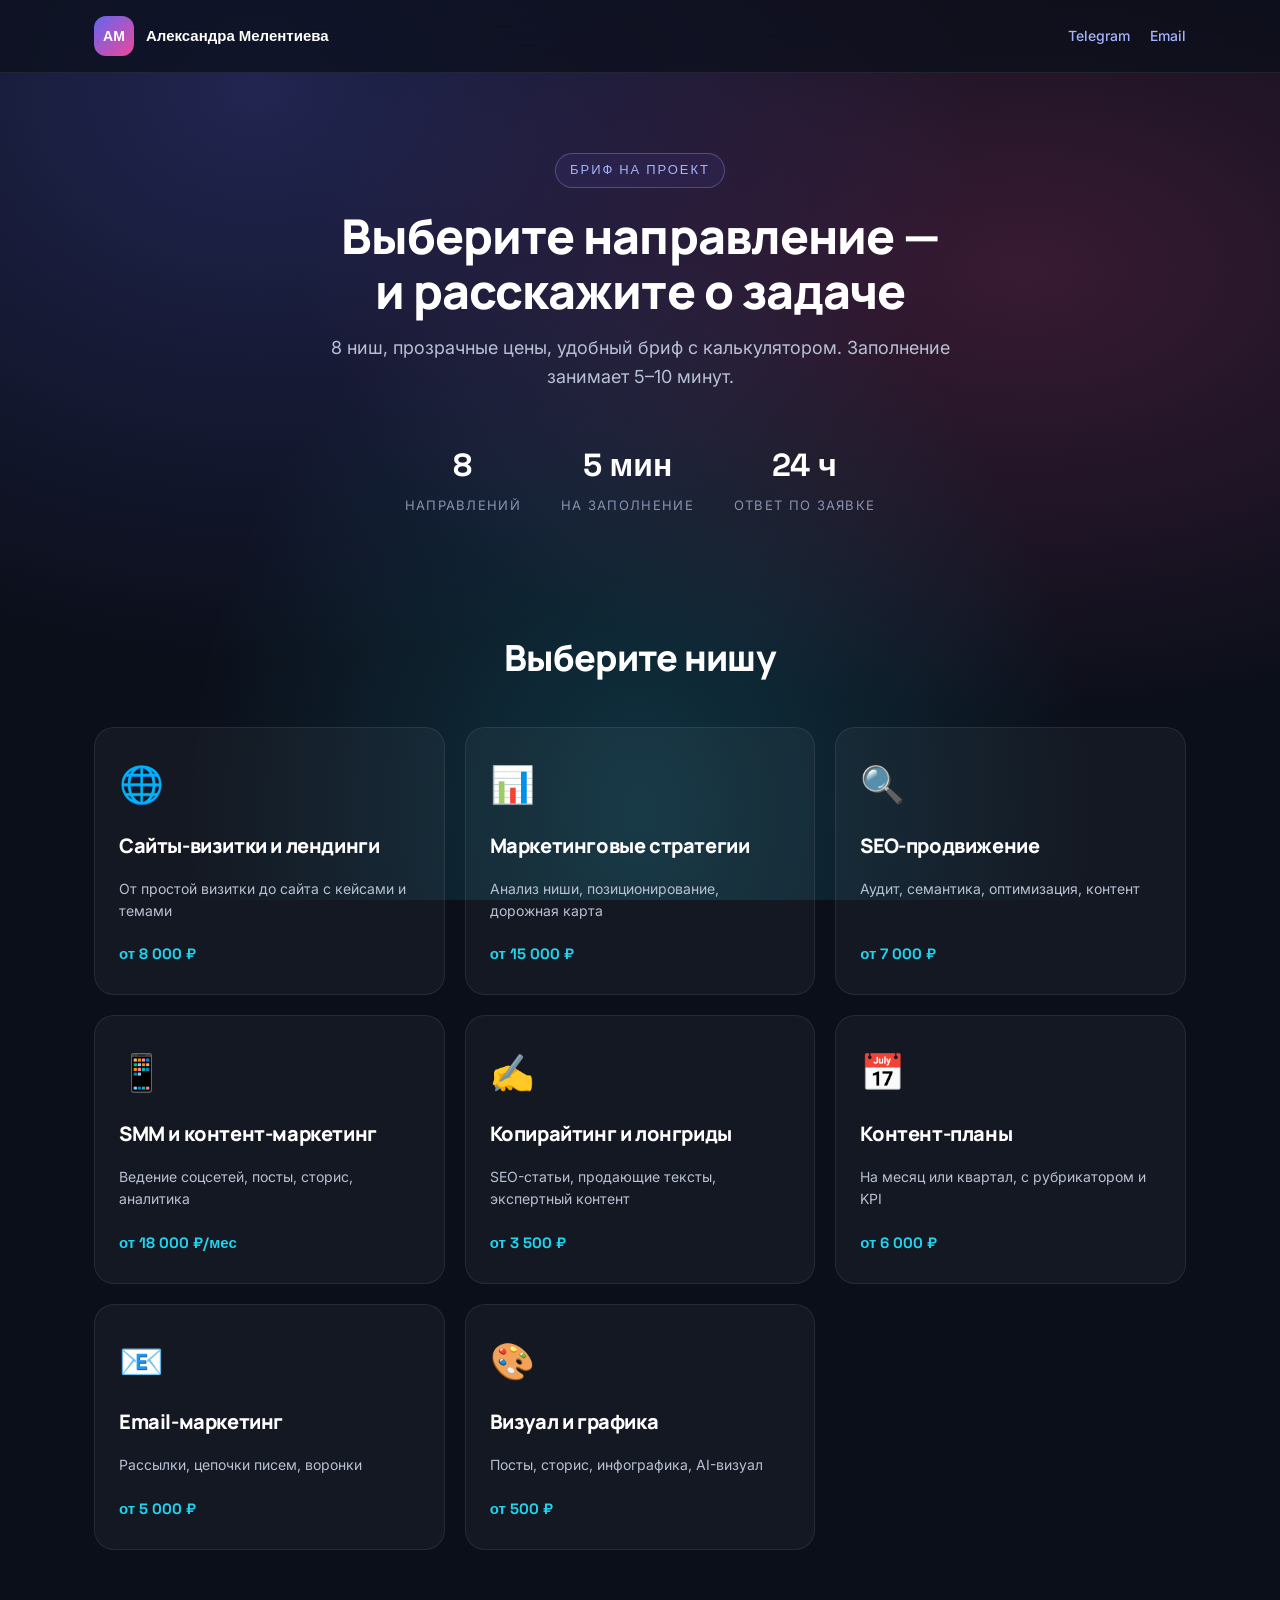
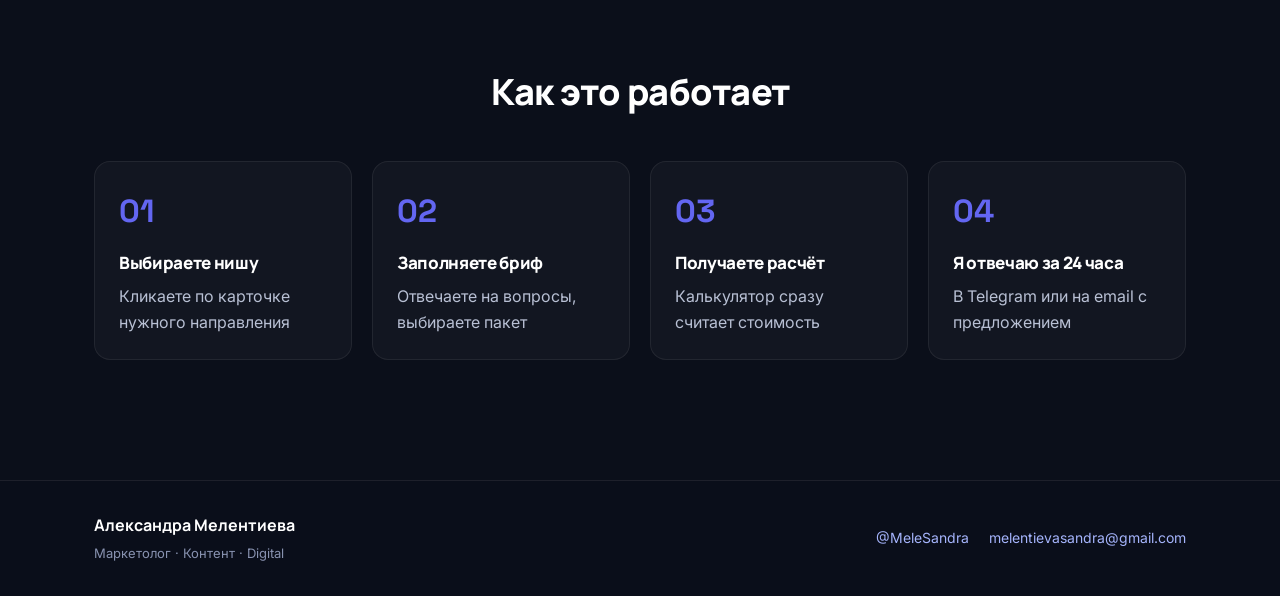
==== index.html @ 213a08e4 "Update index.html" ====
<!DOCTYPE html>
<html lang="ru">
<head>
<meta charset="UTF-8">
<meta name="viewport" content="width=device-width, initial-scale=1.0">
<title>Брифы — Александра Мелентиева</title>
<meta name="description" content="Выберите направление и заполните бриф — обсудим ваш проект.">
<link rel="preconnect" href="https://fonts.googleapis.com">
<link rel="preconnect" href="https://fonts.gstatic.com" crossorigin>
<link href="https://fonts.googleapis.com/css2?family=Manrope:wght@400;500;600;700;800&family=Inter:wght@400;500;600&family=Space+Grotesk:wght@500;700&display=swap" rel="stylesheet">
<link rel="stylesheet" href="style.css">
</head>
<body class="theme-dark">

<header class="site-header">
  <div class="container header-inner">
    <a href="index.html" class="logo">
      <span class="logo-mark">АМ</span>
      <span class="logo-text">Александра Мелентиева</span>
    </a>
    <nav class="contacts-nav">
      <a href="https://t.me/MeleSandra" target="_blank" rel="noopener">Telegram</a>
      <a href="mailto:melentievasandra@gmail.com">Email</a>
    </nav>
  </div>
</header>

<main>
  <section class="hero">
    <div class="container">
      <p class="eyebrow">Бриф на проект</p>
      <h1>Выберите направление —<br>и расскажите о задаче</h1>
      <p class="hero-sub">8 ниш, прозрачные цены, удобный бриф с калькулятором. Заполнение занимает 5–10 минут.</p>
      <div class="hero-stats">
        <div class="stat"><b>8</b><span>направлений</span></div>
        <div class="stat"><b>5 мин</b><span>на заполнение</span></div>
        <div class="stat"><b>24 ч</b><span>ответ по заявке</span></div>
      </div>
    </div>
  </section>

  <section class="niches">
    <div class="container">
      <h2 class="section-title">Выберите нишу</h2>
      <div class="niche-grid">

        <a href="briefs01-landing.html" class="niche-card">
          <div class="niche-icon">🌐</div>
          <h3>Сайты-визитки и лендинги</h3>
          <p>От простой визитки до сайта с кейсами и темами</p>
          <span class="price-from">от 8 000 ₽</span>
        </a>

        <a href="#" class="niche-card disabled">
          <div class="niche-icon">📊</div>
          <h3>Маркетинговые стратегии</h3>
          <p>Анализ ниши, позиционирование, дорожная карта</p>
          <span class="price-from">от 15 000 ₽</span>
        </a>

        <a href="#" class="niche-card disabled">
          <div class="niche-icon">🔍</div>
          <h3>SEO-продвижение</h3>
          <p>Аудит, семантика, оптимизация, контент</p>
          <span class="price-from">от 7 000 ₽</span>
        </a>

        <a href="#" class="niche-card disabled">
          <div class="niche-icon">📱</div>
          <h3>SMM и контент-маркетинг</h3>
          <p>Ведение соцсетей, посты, сторис, аналитика</p>
          <span class="price-from">от 18 000 ₽/мес</span>
        </a>

        <a href="#" class="niche-card disabled">
          <div class="niche-icon">✍️</div>
          <h3>Копирайтинг и лонгриды</h3>
          <p>SEO-статьи, продающие тексты, экспертный контент</p>
          <span class="price-from">от 3 500 ₽</span>
        </a>

        <a href="#" class="niche-card disabled">
          <div class="niche-icon">📅</div>
          <h3>Контент-планы</h3>
          <p>На месяц или квартал, с рубрикатором и KPI</p>
          <span class="price-from">от 6 000 ₽</span>
        </a>

        <a href="#" class="niche-card disabled">
          <div class="niche-icon">📧</div>
          <h3>Email-маркетинг</h3>
          <p>Рассылки, цепочки писем, воронки</p>
          <span class="price-from">от 5 000 ₽</span>
        </a>

        <a href="#" class="niche-card disabled">
          <div class="niche-icon">🎨</div>
          <h3>Визуал и графика</h3>
          <p>Посты, сторис, инфографика, AI-визуал</p>
          <span class="price-from">от 500 ₽</span>
        </a>

      </div>
    </div>
  </section>

  <section class="how">
    <div class="container">
      <h2 class="section-title">Как это работает</h2>
      <div class="how-grid">
        <div class="how-step"><span class="step-num">01</span><h4>Выбираете нишу</h4><p>Кликаете по карточке нужного направления</p></div>
        <div class="how-step"><span class="step-num">02</span><h4>Заполняете бриф</h4><p>Отвечаете на вопросы, выбираете пакет</p></div>
        <div class="how-step"><span class="step-num">03</span><h4>Получаете расчёт</h4><p>Калькулятор сразу считает стоимость</p></div>
        <div class="how-step"><span class="step-num">04</span><h4>Я отвечаю за 24 часа</h4><p>В Telegram или на email с предложением</p></div>
      </div>
    </div>
  </section>
</main>

<footer class="site-footer">
  <div class="container footer-inner">
    <div>
      <p class="footer-name">Александра Мелентиева</p>
      <p class="footer-role">Маркетолог · Контент · Digital</p>
    </div>
    <div class="footer-contacts">
      <a href="https://t.me/MeleSandra" target="_blank" rel="noopener">@MeleSandra</a>
      <a href="mailto:melentievasandra@gmail.com">melentievasandra@gmail.com</a>
    </div>
  </div>
</footer>

</body>
</html>
---- style.css ----
/* ===== Базовое ===== */
*,*::before,*::after{box-sizing:border-box;margin:0;padding:0}
html{scroll-behavior:smooth}
body{
  font-family:'Inter',sans-serif;
  color:#E8ECF4;
  background:#0B0F1A;
  line-height:1.6;
  min-height:100vh;
  position:relative;
  overflow-x:hidden;
}
body::before{
  content:'';position:fixed;inset:0;z-index:-1;
  background:
    radial-gradient(ellipse at 20% 10%, rgba(99,102,241,.25), transparent 50%),
    radial-gradient(ellipse at 80% 30%, rgba(236,72,153,.20), transparent 50%),
    radial-gradient(ellipse at 50% 90%, rgba(34,211,238,.18), transparent 50%),
    #0B0F1A;
}
.container{max-width:1140px;margin:0 auto;padding:0 24px}
h1,h2,h3,h4,legend{font-family:'Manrope',sans-serif;font-weight:800;letter-spacing:-.02em;color:#fff}
h1{font-size:clamp(28px,4vw,48px);line-height:1.15;margin-bottom:16px}
h2{font-size:clamp(24px,3vw,36px);line-height:1.2;margin-bottom:24px}
h3{font-size:20px;margin-bottom:8px}
h4{font-size:17px;margin-bottom:8px}
p{color:#B8C0D4}
a{color:#A5B4FC;text-decoration:none;transition:color .2s}
a:hover{color:#fff}

/* ===== Шапка ===== */
.site-header{
  position:sticky;top:0;z-index:50;
  backdrop-filter:blur(20px);
  background:rgba(11,15,26,.7);
  border-bottom:1px solid rgba(255,255,255,.08);
}
.header-inner{display:flex;align-items:center;justify-content:space-between;padding:16px 24px}
.logo{display:flex;align-items:center;gap:12px;font-family:'Space Grotesk',sans-serif;font-weight:700;color:#fff}
.logo-mark{
  width:40px;height:40px;border-radius:12px;
  background:linear-gradient(135deg,#6366F1,#EC4899);
  display:grid;place-items:center;font-size:14px;color:#fff;
}
.logo-text{font-size:15px}
.contacts-nav{display:flex;gap:20px;font-size:14px;font-weight:500}

/* ===== Hero ===== */
.hero,.brief-hero{padding:80px 0 60px;text-align:center}
.eyebrow{
  display:inline-block;font-family:'Space Grotesk',sans-serif;font-weight:500;
  font-size:13px;letter-spacing:.15em;text-transform:uppercase;
  color:#A5B4FC;margin-bottom:20px;
  padding:6px 14px;border:1px solid rgba(165,180,252,.3);border-radius:99px;
  background:rgba(99,102,241,.08);
}
.hero-sub{font-size:18px;max-width:640px;margin:16px auto 0}
.hero-stats{display:flex;flex-wrap:wrap;justify-content:center;gap:40px;margin-top:48px}
.stat{display:flex;flex-direction:column;align-items:center;gap:4px}
.stat b{font-family:'Space Grotesk',sans-serif;font-size:32px;color:#fff;font-weight:700}
.stat span{font-size:13px;color:#8892B0;text-transform:uppercase;letter-spacing:.1em}

/* ===== Секции и заголовки ===== */
.section-title{text-align:center;margin-bottom:48px}
.niches,.how{padding:60px 0}

/* ===== Сетка ниш ===== */
.niche-grid{display:grid;grid-template-columns:repeat(auto-fill,minmax(260px,1fr));gap:20px}
.niche-card{
  background:rgba(255,255,255,.04);
  border:1px solid rgba(255,255,255,.08);
  border-radius:20px;padding:28px 24px;
  transition:all .3s ease;
  position:relative;overflow:hidden;
  display:flex;flex-direction:column;gap:8px;
}
.niche-card::before{
  content:'';position:absolute;inset:0;
  background:linear-gradient(135deg,rgba(99,102,241,.15),rgba(236,72,153,.1));
  opacity:0;transition:opacity .3s;
}
.niche-card:hover{
  transform:translateY(-4px);
  border-color:rgba(165,180,252,.4);
  box-shadow:0 20px 40px -20px rgba(99,102,241,.4);
}
.niche-card:hover::before{opacity:1}
.niche-card>*{position:relative;z-index:1}
.niche-icon{font-size:36px;margin-bottom:8px}
.niche-card h3{color:#fff}
.niche-card p{font-size:14px;flex:1}
.price-from{
  display:inline-block;margin-top:12px;
  font-family:'Space Grotesk',sans-serif;font-weight:700;
  color:#22D3EE;font-size:15px;
}

/* ===== Шаги «Как работает» ===== */
.how-grid{display:grid;grid-template-columns:repeat(auto-fit,minmax(220px,1fr));gap:20px}
.how-step{
  background:rgba(255,255,255,.03);
  border:1px solid rgba(255,255,255,.07);
  border-radius:16px;padding:24px;
}
.step-num{
  font-family:'Space Grotesk',sans-serif;font-weight:700;
  font-size:32px;color:#6366F1;display:block;margin-bottom:12px;
}

/* ===== Прогресс-бар ===== */
.progress-bar{
  max-width:480px;margin:32px auto 8px;
  height:8px;background:rgba(255,255,255,.06);
  border-radius:99px;overflow:hidden;
}
.progress-fill{
  height:100%;width:0%;
  background:linear-gradient(90deg,#6366F1,#EC4899,#22D3EE);
  border-radius:99px;transition:width .4s ease;
}
.progress-text{font-size:13px;color:#8892B0;text-align:center}

/* ===== Форма брифа ===== */
.brief-form{max-width:820px;padding-bottom:80px}
.form-block{
  background:rgba(255,255,255,.03);
  border:1px solid rgba(255,255,255,.08);
  border-radius:20px;padding:32px;margin-bottom:24px;
  backdrop-filter:blur(10px);
}
.form-block legend{
  display:flex;align-items:center;gap:12px;
  font-size:22px;margin-bottom:24px;padding:0 8px;
}
.block-num{
  font-family:'Space Grotesk',sans-serif;
  font-size:14px;font-weight:700;color:#22D3EE;
  background:rgba(34,211,238,.1);
  padding:4px 10px;border-radius:8px;
}

.field{display:block;margin-bottom:20px}
.field-label{
  display:block;font-size:14px;font-weight:500;
  color:#E8ECF4;margin-bottom:8px;
}
.field-label em{color:#EC4899;font-style:normal}
.field input,.field textarea{
  width:100%;
  padding:14px 16px;
  background:rgba(11,15,26,.6);
  border:1px solid rgba(255,255,255,.1);
  border-radius:12px;
  color:#fff;font-family:inherit;font-size:15px;
  transition:all .2s;
}
.field input::placeholder,.field textarea::placeholder{color:#5A6378}
.field input:focus,.field textarea:focus{
  outline:none;
  border-color:#A5B4FC;
  background:rgba(11,15,26,.9);
  box-shadow:0 0 0 4px rgba(99,102,241,.15);
}
.field textarea{resize:vertical;min-height:80px}

/* ===== Пакеты ===== */
.packages{display:grid;grid-template-columns:repeat(auto-fit,minmax(220px,1fr));gap:16px}
.pkg-card{position:relative;cursor:pointer}
.pkg-card input{position:absolute;opacity:0;pointer-events:none}
.pkg-inner{
  background:rgba(11,15,26,.5);
  border:2px solid rgba(255,255,255,.08);
  border-radius:16px;padding:20px;height:100%;
  transition:all .25s;
}
.pkg-card:hover .pkg-inner{border-color:rgba(165,180,252,.4)}
.pkg-card input:checked + .pkg-inner{
  border-color:#A5B4FC;
  background:rgba(99,102,241,.12);
  box-shadow:0 10px 30px -10px rgba(99,102,241,.5);
}
.pkg-recommended .pkg-inner{border-color:rgba(34,211,238,.4)}
.pkg-head{display:flex;justify-content:space-between;align-items:baseline;margin-bottom:14px;flex-wrap:wrap;gap:8px}
.pkg-name{font-family:'Manrope',sans-serif;font-weight:700;font-size:18px;color:#fff}
.badge{
  font-family:'Inter',sans-serif;font-weight:500;font-size:11px;
  color:#22D3EE;background:rgba(34,211,238,.15);
  padding:2px 8px;border-radius:6px;margin-left:6px;
}
.pkg-price{font-family:'Space Grotesk',sans-serif;font-weight:700;color:#22D3EE;font-size:18px}
.pkg-inner ul{list-style:none;display:flex;flex-direction:column;gap:6px}
.pkg-inner li{font-size:13px;color:#B8C0D4;padding-left:18px;position:relative}
.pkg-inner li::before{content:'✓';position:absolute;left:0;color:#22D3EE;font-weight:700}

/* ===== Доп. опции ===== */
.options{display:grid;grid-template-columns:repeat(auto-fill,minmax(280px,1fr));gap:12px}
.opt-card{
  display:flex;align-items:center;gap:12px;
  background:rgba(11,15,26,.5);
  border:1px solid rgba(255,255,255,.08);
  border-radius:12px;padding:14px 16px;cursor:pointer;
  transition:all .2s;
}
.opt-card:hover{border-color:rgba(165,180,252,.3)}
.opt-card input{width:18px;height:18px;accent-color:#6366F1;cursor:pointer}
.opt-card span{flex:1;font-size:14px;color:#E8ECF4}
.opt-card b{font-family:'Space Grotesk',sans-serif;color:#22D3EE;font-size:14px;font-weight:700}
.opt-card:has(input:checked){
  border-color:#A5B4FC;
  background:rgba(99,102,241,.1);
}
.opt-urgent:has(input:checked){border-color:#EC4899;background:rgba(236,72,153,.1)}
.opt-urgent:has(input:checked) b{color:#EC4899}

/* ===== Итог ===== */
.total-box{
  background:linear-gradient(135deg,rgba(99,102,241,.15),rgba(236,72,153,.1));
  border:1px solid rgba(165,180,252,.3);
  border-radius:16px;padding:24px;text-align:center;margin:20px 0;
}
.total-label{font-size:14px;color:#B8C0D4;margin-bottom:8px}
.total-value{
  font-family:'Space Grotesk',sans-serif;font-weight:700;
  font-size:36px;color:#fff;
  background:linear-gradient(135deg,#A5B4FC,#22D3EE);
  -webkit-background-clip:text;background-clip:text;-webkit-text-fill-color:transparent;
}

/* ===== Кнопка отправки ===== */
.btn-submit{
  display:block;width:100%;max-width:380px;margin:32px auto 16px;
  padding:18px 32px;
  font-family:'Manrope',sans-serif;font-weight:700;font-size:16px;color:#fff;
  background:linear-gradient(135deg,#6366F1,#EC4899);
  border:none;border-radius:14px;cursor:pointer;
  transition:all .25s;
  box-shadow:0 10px 30px -10px rgba(99,102,241,.6);
}
.btn-submit:hover{transform:translateY(-2px);box-shadow:0 15px 40px -10px rgba(236,72,153,.6)}
.btn-submit:active{transform:translateY(0)}
.form-note{text-align:center;font-size:12px;color:#8892B0;max-width:480px;margin:0 auto}

/* ===== Страница «Спасибо» ===== */
.thanks-page{display:grid;place-items:center;min-height:100vh;padding:60px 0}
.thanks-inner{text-align:center;max-width:680px}
.thanks-icon{
  width:96px;height:96px;border-radius:50%;
  background:linear-gradient(135deg,#22D3EE,#6366F1);
  display:grid;place-items:center;margin:0 auto 32px;
  font-size:48px;color:#fff;font-weight:700;
  box-shadow:0 20px 60px -10px rgba(34,211,238,.5);
  animation:popIn .6s ease;
}
@keyframes popIn{from{transform:scale(0);opacity:0}to{transform:scale(1);opacity:1}}
.thanks-sub{font-size:18px;margin:16px 0 40px}
.thanks-steps{display:grid;grid-template-columns:repeat(auto-fit,minmax(160px,1fr));gap:16px;margin-bottom:40px}
.t-step{
  background:rgba(255,255,255,.04);
  border:1px solid rgba(255,255,255,.08);
  border-radius:14px;padding:20px;
}
.t-step b{
  display:block;font-family:'Space Grotesk',sans-serif;
  color:#22D3EE;font-size:24px;margin-bottom:8px;
}
.thanks-contacts{margin-bottom:32px}
.thanks-contacts p{margin-bottom:16px}
.thanks-buttons{display:flex;gap:12px;justify-content:center;flex-wrap:wrap}
.btn-primary,.btn-secondary{
  display:inline-block;padding:14px 28px;border-radius:12px;
  font-weight:600;font-size:15px;transition:all .2s;
}
.btn-primary{background:linear-gradient(135deg,#6366F1,#EC4899);color:#fff}
.btn-primary:hover{transform:translateY(-2px);color:#fff}
.btn-secondary{background:rgba(255,255,255,.06);color:#E8ECF4;border:1px solid rgba(255,255,255,.1)}
.btn-secondary:hover{background:rgba(255,255,255,.1);color:#fff}
.back-home{font-size:14px;color:#8892B0}

/* ===== Подвал ===== */
.site-footer{
  border-top:1px solid rgba(255,255,255,.08);
  padding:32px 0;margin-top:60px;
  background:rgba(11,15,26,.5);
}
.footer-inner{display:flex;justify-content:space-between;align-items:center;flex-wrap:wrap;gap:20px}
.footer-name{font-family:'Manrope',sans-serif;font-weight:700;color:#fff;margin-bottom:4px}
.footer-role{font-size:13px;color:#8892B0}
.footer-contacts{display:flex;gap:20px;font-size:14px}

/* ===== Адаптив ===== */
@media (max-width:640px){
  .hero,.brief-hero{padding:48px 0 32px}
  .hero-stats{gap:24px}
  .form-block{padding:20px}
  .form-block legend{font-size:18px}
  .contacts-nav{gap:12px;font-size:13px}
  .logo-text{display:none}
  .footer-inner{flex-direction:column;text-align:center}
}
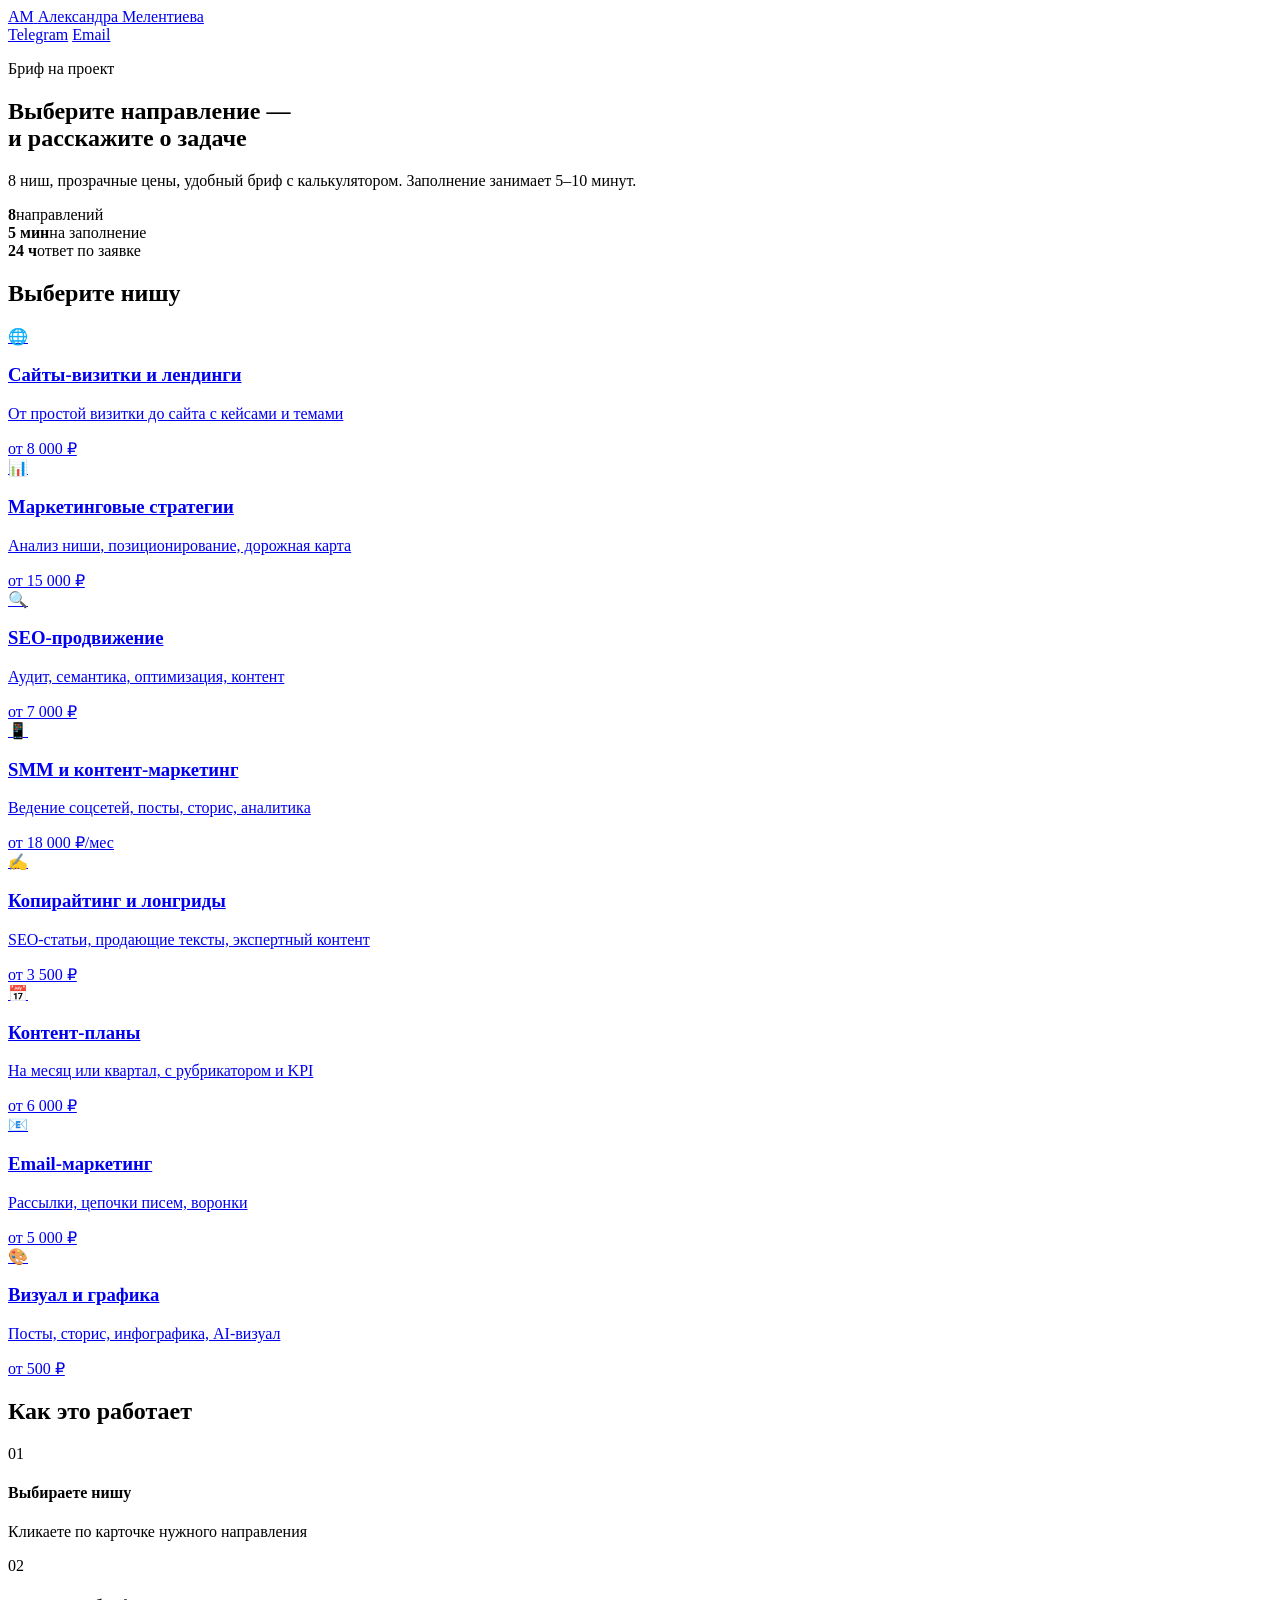
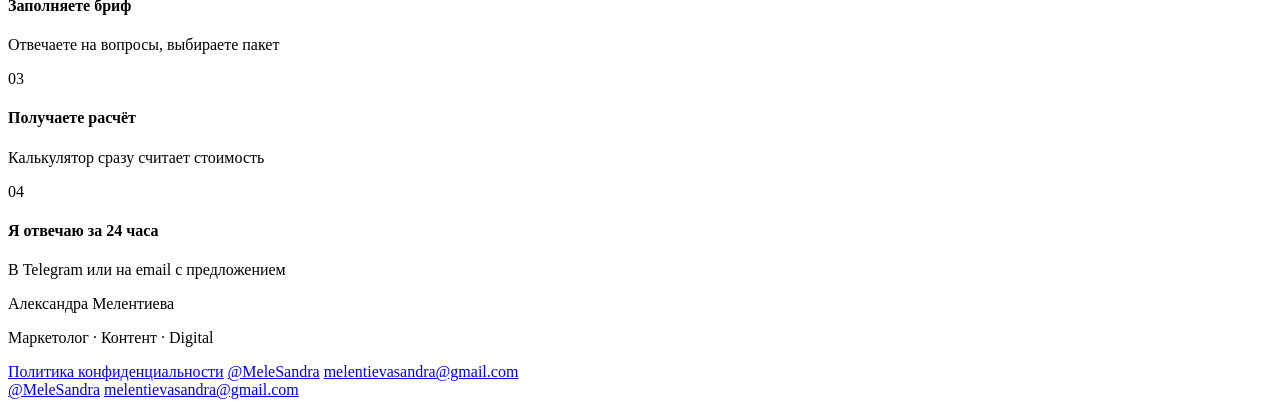
==== commit d1668d08: "Add files via upload" ====
--- a/index.html
+++ b/index.html
@@ -123,7 +123,11 @@
       <p class="footer-name">Александра Мелентиева</p>
       <p class="footer-role">Маркетолог · Контент · Digital</p>
     </div>
-    <div class="footer-contacts">
+        <div class="footer-contacts">
+      <a href="privacy.html">Политика конфиденциальности</a>
+      <a href="https://t.me/MeleSandra" target="_blank" rel="noopener">@MeleSandra</a>
+      <a href="mailto:melentievasandra@gmail.com">melentievasandra@gmail.com</a>
+    </div>
       <a href="https://t.me/MeleSandra" target="_blank" rel="noopener">@MeleSandra</a>
       <a href="mailto:melentievasandra@gmail.com">melentievasandra@gmail.com</a>
     </div>
@@ -131,4 +135,4 @@
 </footer>
 
 </body>
-</html>
+</html>
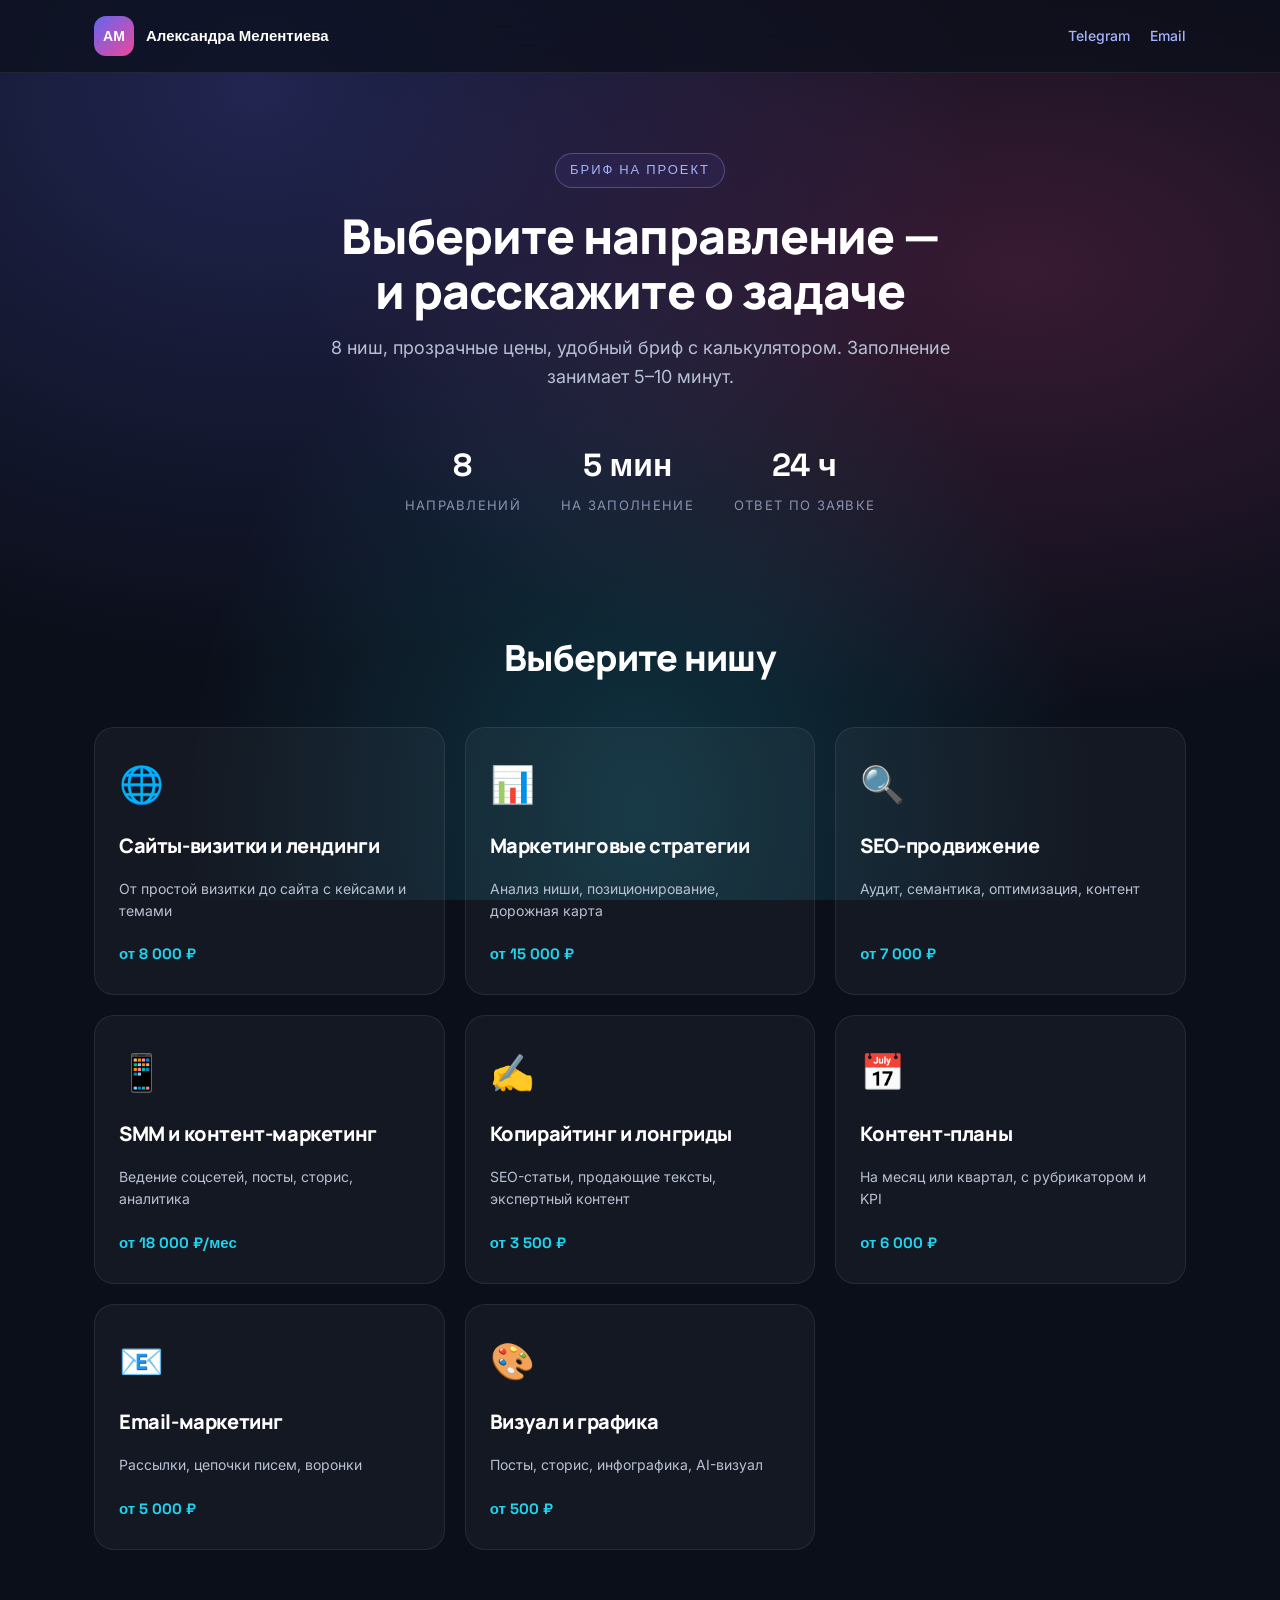
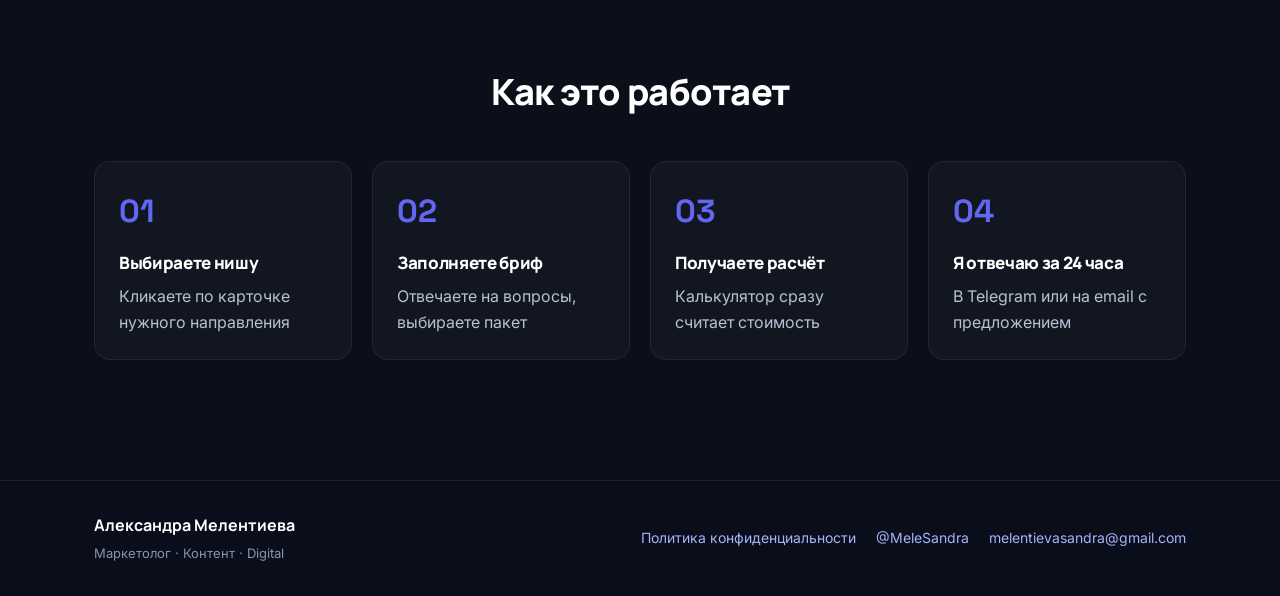
==== commit dcca6bca: "Add files via upload" ====
--- a/index.html
+++ b/index.html
@@ -123,11 +123,8 @@
       <p class="footer-name">Александра Мелентиева</p>
       <p class="footer-role">Маркетолог · Контент · Digital</p>
     </div>
-        <div class="footer-contacts">
+    <div class="footer-contacts">
       <a href="privacy.html">Политика конфиденциальности</a>
-      <a href="https://t.me/MeleSandra" target="_blank" rel="noopener">@MeleSandra</a>
-      <a href="mailto:melentievasandra@gmail.com">melentievasandra@gmail.com</a>
-    </div>
       <a href="https://t.me/MeleSandra" target="_blank" rel="noopener">@MeleSandra</a>
       <a href="mailto:melentievasandra@gmail.com">melentievasandra@gmail.com</a>
     </div>
--- a/style.css
+++ b/style.css
@@ -0,0 +1,404 @@
+/* ===== Базовое ===== */
+*,*::before,*::after{box-sizing:border-box;margin:0;padding:0}
+html{scroll-behavior:smooth}
+body{
+  font-family:'Inter',sans-serif;
+  color:#E8ECF4;
+  background:#0B0F1A;
+  line-height:1.6;
+  min-height:100vh;
+  position:relative;
+  overflow-x:hidden;
+}
+body::before{
+  content:'';position:fixed;inset:0;z-index:-1;
+  background:
+    radial-gradient(ellipse at 20% 10%, rgba(99,102,241,.25), transparent 50%),
+    radial-gradient(ellipse at 80% 30%, rgba(236,72,153,.20), transparent 50%),
+    radial-gradient(ellipse at 50% 90%, rgba(34,211,238,.18), transparent 50%),
+    #0B0F1A;
+}
+.container{max-width:1140px;margin:0 auto;padding:0 24px}
+h1,h2,h3,h4,legend{font-family:'Manrope',sans-serif;font-weight:800;letter-spacing:-.02em;color:#fff}
+h1{font-size:clamp(28px,4vw,48px);line-height:1.15;margin-bottom:16px}
+h2{font-size:clamp(24px,3vw,36px);line-height:1.2;margin-bottom:24px}
+h3{font-size:20px;margin-bottom:8px}
+h4{font-size:17px;margin-bottom:8px}
+p{color:#B8C0D4}
+a{color:#A5B4FC;text-decoration:none;transition:color .2s}
+a:hover{color:#fff}
+
+/* ===== Шапка ===== */
+.site-header{
+  position:sticky;top:0;z-index:50;
+  backdrop-filter:blur(20px);
+  background:rgba(11,15,26,.7);
+  border-bottom:1px solid rgba(255,255,255,.08);
+}
+.header-inner{display:flex;align-items:center;justify-content:space-between;padding:16px 24px}
+.logo{display:flex;align-items:center;gap:12px;font-family:'Space Grotesk',sans-serif;font-weight:700;color:#fff}
+.logo-mark{
+  width:40px;height:40px;border-radius:12px;
+  background:linear-gradient(135deg,#6366F1,#EC4899);
+  display:grid;place-items:center;font-size:14px;color:#fff;
+}
+.logo-text{font-size:15px}
+.contacts-nav{display:flex;gap:20px;font-size:14px;font-weight:500}
+
+/* ===== Hero ===== */
+.hero,.brief-hero{padding:80px 0 60px;text-align:center}
+.eyebrow{
+  display:inline-block;font-family:'Space Grotesk',sans-serif;font-weight:500;
+  font-size:13px;letter-spacing:.15em;text-transform:uppercase;
+  color:#A5B4FC;margin-bottom:20px;
+  padding:6px 14px;border:1px solid rgba(165,180,252,.3);border-radius:99px;
+  background:rgba(99,102,241,.08);
+}
+.hero-sub{font-size:18px;max-width:640px;margin:16px auto 0}
+.hero-stats{display:flex;flex-wrap:wrap;justify-content:center;gap:40px;margin-top:48px}
+.stat{display:flex;flex-direction:column;align-items:center;gap:4px}
+.stat b{font-family:'Space Grotesk',sans-serif;font-size:32px;color:#fff;font-weight:700}
+.stat span{font-size:13px;color:#8892B0;text-transform:uppercase;letter-spacing:.1em}
+
+/* ===== Секции и заголовки ===== */
+.section-title{text-align:center;margin-bottom:48px}
+.niches,.how{padding:60px 0}
+
+/* ===== Сетка ниш ===== */
+.niche-grid{display:grid;grid-template-columns:repeat(auto-fill,minmax(260px,1fr));gap:20px}
+.niche-card{
+  background:rgba(255,255,255,.04);
+  border:1px solid rgba(255,255,255,.08);
+  border-radius:20px;padding:28px 24px;
+  transition:all .3s ease;
+  position:relative;overflow:hidden;
+  display:flex;flex-direction:column;gap:8px;
+}
+.niche-card::before{
+  content:'';position:absolute;inset:0;
+  background:linear-gradient(135deg,rgba(99,102,241,.15),rgba(236,72,153,.1));
+  opacity:0;transition:opacity .3s;
+}
+.niche-card:hover{
+  transform:translateY(-4px);
+  border-color:rgba(165,180,252,.4);
+  box-shadow:0 20px 40px -20px rgba(99,102,241,.4);
+}
+.niche-card:hover::before{opacity:1}
+.niche-card>*{position:relative;z-index:1}
+.niche-icon{font-size:36px;margin-bottom:8px}
+.niche-card h3{color:#fff}
+.niche-card p{font-size:14px;flex:1}
+.price-from{
+  display:inline-block;margin-top:12px;
+  font-family:'Space Grotesk',sans-serif;font-weight:700;
+  color:#22D3EE;font-size:15px;
+}
+
+/* ===== Шаги «Как работает» ===== */
+.how-grid{display:grid;grid-template-columns:repeat(auto-fit,minmax(220px,1fr));gap:20px}
+.how-step{
+  background:rgba(255,255,255,.03);
+  border:1px solid rgba(255,255,255,.07);
+  border-radius:16px;padding:24px;
+}
+.step-num{
+  font-family:'Space Grotesk',sans-serif;font-weight:700;
+  font-size:32px;color:#6366F1;display:block;margin-bottom:12px;
+}
+
+/* ===== Прогресс-бар ===== */
+.progress-bar{
+  max-width:480px;margin:32px auto 8px;
+  height:8px;background:rgba(255,255,255,.06);
+  border-radius:99px;overflow:hidden;
+}
+.progress-fill{
+  height:100%;width:0%;
+  background:linear-gradient(90deg,#6366F1,#EC4899,#22D3EE);
+  border-radius:99px;transition:width .4s ease;
+}
+.progress-text{font-size:13px;color:#8892B0;text-align:center}
+
+/* ===== Форма брифа ===== */
+.brief-form{max-width:820px;padding-bottom:80px}
+.form-block{
+  background:rgba(255,255,255,.03);
+  border:1px solid rgba(255,255,255,.08);
+  border-radius:20px;padding:32px;margin-bottom:24px;
+  backdrop-filter:blur(10px);
+}
+.form-block legend{
+  display:flex;align-items:center;gap:12px;
+  font-size:22px;margin-bottom:24px;padding:0 8px;
+}
+.block-num{
+  font-family:'Space Grotesk',sans-serif;
+  font-size:14px;font-weight:700;color:#22D3EE;
+  background:rgba(34,211,238,.1);
+  padding:4px 10px;border-radius:8px;
+}
+
+.field{display:block;margin-bottom:20px}
+.field-label{
+  display:block;font-size:14px;font-weight:500;
+  color:#E8ECF4;margin-bottom:8px;
+}
+.field-label em{color:#EC4899;font-style:normal}
+.field input,.field textarea{
+  width:100%;
+  padding:14px 16px;
+  background:rgba(11,15,26,.6);
+  border:1px solid rgba(255,255,255,.1);
+  border-radius:12px;
+  color:#fff;font-family:inherit;font-size:15px;
+  transition:all .2s;
+}
+.field input::placeholder,.field textarea::placeholder{color:#5A6378}
+.field input:focus,.field textarea:focus{
+  outline:none;
+  border-color:#A5B4FC;
+  background:rgba(11,15,26,.9);
+  box-shadow:0 0 0 4px rgba(99,102,241,.15);
+}
+.field textarea{resize:vertical;min-height:80px}
+
+/* ===== Пакеты ===== */
+.packages{display:grid;grid-template-columns:repeat(auto-fit,minmax(220px,1fr));gap:16px}
+.pkg-card{position:relative;cursor:pointer}
+.pkg-card input{position:absolute;opacity:0;pointer-events:none}
+.pkg-inner{
+  background:rgba(11,15,26,.5);
+  border:2px solid rgba(255,255,255,.08);
+  border-radius:16px;padding:20px;height:100%;
+  transition:all .25s;
+}
+.pkg-card:hover .pkg-inner{border-color:rgba(165,180,252,.4)}
+.pkg-card input:checked + .pkg-inner{
+  border-color:#A5B4FC;
+  background:rgba(99,102,241,.12);
+  box-shadow:0 10px 30px -10px rgba(99,102,241,.5);
+}
+.pkg-recommended .pkg-inner{border-color:rgba(34,211,238,.4)}
+.pkg-head{display:flex;justify-content:space-between;align-items:baseline;margin-bottom:14px;flex-wrap:wrap;gap:8px}
+.pkg-name{font-family:'Manrope',sans-serif;font-weight:700;font-size:18px;color:#fff}
+.badge{
+  font-family:'Inter',sans-serif;font-weight:500;font-size:11px;
+  color:#22D3EE;background:rgba(34,211,238,.15);
+  padding:2px 8px;border-radius:6px;margin-left:6px;
+}
+.pkg-price{font-family:'Space Grotesk',sans-serif;font-weight:700;color:#22D3EE;font-size:18px}
+.pkg-inner ul{list-style:none;display:flex;flex-direction:column;gap:6px}
+.pkg-inner li{font-size:13px;color:#B8C0D4;padding-left:18px;position:relative}
+.pkg-inner li::before{content:'✓';position:absolute;left:0;color:#22D3EE;font-weight:700}
+
+/* ===== Доп. опции ===== */
+.options{display:grid;grid-template-columns:repeat(auto-fill,minmax(280px,1fr));gap:12px}
+.opt-card{
+  display:flex;align-items:center;gap:12px;
+  background:rgba(11,15,26,.5);
+  border:1px solid rgba(255,255,255,.08);
+  border-radius:12px;padding:14px 16px;cursor:pointer;
+  transition:all .2s;
+}
+.opt-card:hover{border-color:rgba(165,180,252,.3)}
+.opt-card input{width:18px;height:18px;accent-color:#6366F1;cursor:pointer}
+.opt-card span{flex:1;font-size:14px;color:#E8ECF4}
+.opt-card b{font-family:'Space Grotesk',sans-serif;color:#22D3EE;font-size:14px;font-weight:700}
+.opt-card:has(input:checked){
+  border-color:#A5B4FC;
+  background:rgba(99,102,241,.1);
+}
+.opt-urgent:has(input:checked){border-color:#EC4899;background:rgba(236,72,153,.1)}
+.opt-urgent:has(input:checked) b{color:#EC4899}
+
+/* ===== Итог ===== */
+.total-box{
+  background:linear-gradient(135deg,rgba(99,102,241,.15),rgba(236,72,153,.1));
+  border:1px solid rgba(165,180,252,.3);
+  border-radius:16px;padding:24px;text-align:center;margin:20px 0;
+}
+.total-label{font-size:14px;color:#B8C0D4;margin-bottom:8px}
+.total-value{
+  font-family:'Space Grotesk',sans-serif;font-weight:700;
+  font-size:36px;color:#fff;
+  background:linear-gradient(135deg,#A5B4FC,#22D3EE);
+  -webkit-background-clip:text;background-clip:text;-webkit-text-fill-color:transparent;
+}
+
+/* ===== Кнопка отправки ===== */
+.btn-submit{
+  display:block;width:100%;max-width:380px;margin:32px auto 16px;
+  padding:18px 32px;
+  font-family:'Manrope',sans-serif;font-weight:700;font-size:16px;color:#fff;
+  background:linear-gradient(135deg,#6366F1,#EC4899);
+  border:none;border-radius:14px;cursor:pointer;
+  transition:all .25s;
+  box-shadow:0 10px 30px -10px rgba(99,102,241,.6);
+}
+.btn-submit:hover{transform:translateY(-2px);box-shadow:0 15px 40px -10px rgba(236,72,153,.6)}
+.btn-submit:active{transform:translateY(0)}
+.form-note{text-align:center;font-size:12px;color:#8892B0;max-width:480px;margin:0 auto}
+
+/* ===== Страница «Спасибо» ===== */
+.thanks-page{display:grid;place-items:center;min-height:100vh;padding:60px 0}
+.thanks-inner{text-align:center;max-width:680px}
+.thanks-icon{
+  width:96px;height:96px;border-radius:50%;
+  background:linear-gradient(135deg,#22D3EE,#6366F1);
+  display:grid;place-items:center;margin:0 auto 32px;
+  font-size:48px;color:#fff;font-weight:700;
+  box-shadow:0 20px 60px -10px rgba(34,211,238,.5);
+  animation:popIn .6s ease;
+}
+@keyframes popIn{from{transform:scale(0);opacity:0}to{transform:scale(1);opacity:1}}
+.thanks-sub{font-size:18px;margin:16px 0 40px}
+.thanks-steps{display:grid;grid-template-columns:repeat(auto-fit,minmax(160px,1fr));gap:16px;margin-bottom:40px}
+.t-step{
+  background:rgba(255,255,255,.04);
+  border:1px solid rgba(255,255,255,.08);
+  border-radius:14px;padding:20px;
+}
+.t-step b{
+  display:block;font-family:'Space Grotesk',sans-serif;
+  color:#22D3EE;font-size:24px;margin-bottom:8px;
+}
+.thanks-contacts{margin-bottom:32px}
+.thanks-contacts p{margin-bottom:16px}
+.thanks-buttons{display:flex;gap:12px;justify-content:center;flex-wrap:wrap}
+.btn-primary,.btn-secondary{
+  display:inline-block;padding:14px 28px;border-radius:12px;
+  font-weight:600;font-size:15px;transition:all .2s;
+}
+.btn-primary{background:linear-gradient(135deg,#6366F1,#EC4899);color:#fff}
+.btn-primary:hover{transform:translateY(-2px);color:#fff}
+.btn-secondary{background:rgba(255,255,255,.06);color:#E8ECF4;border:1px solid rgba(255,255,255,.1)}
+.btn-secondary:hover{background:rgba(255,255,255,.1);color:#fff}
+.back-home{font-size:14px;color:#8892B0}
+
+/* ===== Подвал ===== */
+.site-footer{
+  border-top:1px solid rgba(255,255,255,.08);
+  padding:32px 0;margin-top:60px;
+  background:rgba(11,15,26,.5);
+}
+.footer-inner{display:flex;justify-content:space-between;align-items:center;flex-wrap:wrap;gap:20px}
+.footer-name{font-family:'Manrope',sans-serif;font-weight:700;color:#fff;margin-bottom:4px}
+.footer-role{font-size:13px;color:#8892B0}
+.footer-contacts{display:flex;gap:20px;font-size:14px}
+
+/* ===== Адаптив ===== */
+@media (max-width:640px){
+  .hero,.brief-hero{padding:48px 0 32px}
+  .hero-stats{gap:24px}
+  .form-block{padding:20px}
+  .form-block legend{font-size:18px}
+  .contacts-nav{gap:12px;font-size:13px}
+  .logo-text{display:none}
+  .footer-inner{flex-direction:column;text-align:center}
+}
+/* ===== Чекбокс согласия ===== */
+.consent-block{
+  max-width:680px;
+  margin:24px auto 0;
+  padding:18px 20px;
+  background:rgba(255,255,255,.03);
+  border:1px solid rgba(255,255,255,.08);
+  border-radius:12px;
+}
+.consent-label{
+  display:flex;
+  align-items:flex-start;
+  gap:12px;
+  cursor:pointer;
+}
+.consent-label input[type="checkbox"]{
+  width:20px;height:20px;
+  flex-shrink:0;
+  margin-top:2px;
+  accent-color:#6366F1;
+  cursor:pointer;
+}
+.consent-text{
+  font-size:13px;
+  line-height:1.55;
+  color:#B8C0D4;
+}
+.consent-text a{
+  color:#A5B4FC;
+  text-decoration:underline;
+  text-underline-offset:2px;
+}
+.consent-text a:hover{color:#fff}
+
+/* ===== Страница политики ===== */
+.legal-page{padding:60px 0 80px}
+.legal-page h1{
+  font-size:clamp(26px,3.5vw,40px);
+  margin-bottom:12px;
+  text-align:left;
+}
+.legal-meta{
+  font-size:13px;
+  color:#8892B0;
+  margin-bottom:40px;
+  font-family:'Space Grotesk',sans-serif;
+  letter-spacing:.05em;
+}
+.legal-content{
+  max-width:820px;
+  background:rgba(255,255,255,.03);
+  border:1px solid rgba(255,255,255,.08);
+  border-radius:20px;
+  padding:40px;
+}
+.legal-content h2{
+  font-size:20px;
+  margin:32px 0 16px;
+  color:#fff;
+  text-align:left;
+}
+.legal-content h2:first-child{margin-top:0}
+.legal-content p{
+  font-size:15px;
+  line-height:1.7;
+  color:#B8C0D4;
+  margin-bottom:12px;
+}
+.legal-content ul{
+  margin:8px 0 16px;
+  padding-left:0;
+  list-style:none;
+}
+.legal-content li{
+  font-size:15px;
+  line-height:1.7;
+  color:#B8C0D4;
+  padding-left:22px;
+  position:relative;
+  margin-bottom:6px;
+}
+.legal-content li::before{
+  content:'—';
+  position:absolute;
+  left:0;
+  color:#6366F1;
+  font-weight:700;
+}
+.legal-content b{color:#E8ECF4;font-weight:600}
+.legal-content a{
+  color:#A5B4FC;
+  text-decoration:underline;
+  text-underline-offset:2px;
+}
+.legal-divider{
+  border:none;
+  border-top:1px solid rgba(255,255,255,.08);
+  margin:40px 0 24px;
+}
+
+@media (max-width:640px){
+  .legal-content{padding:24px 20px}
+  .legal-content h2{font-size:18px}
+  .legal-content p,.legal-content li{font-size:14px}
+}
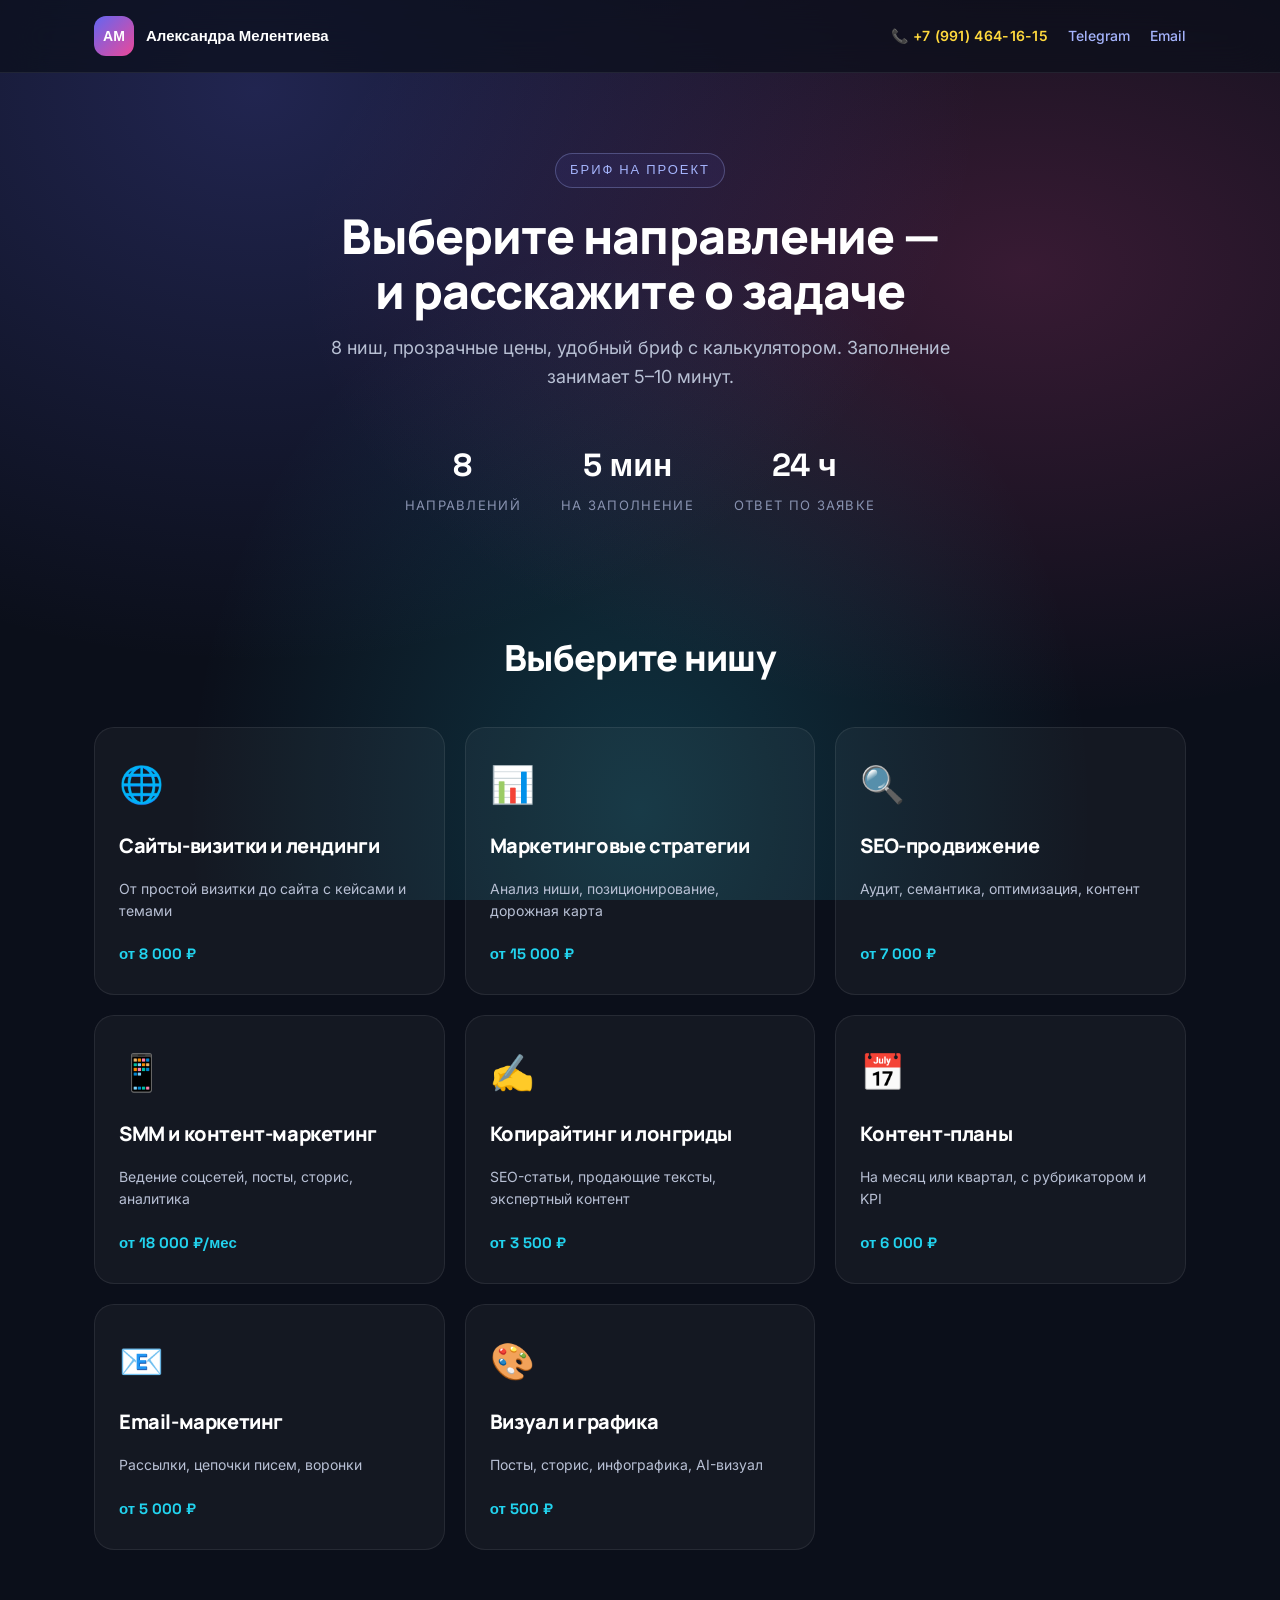
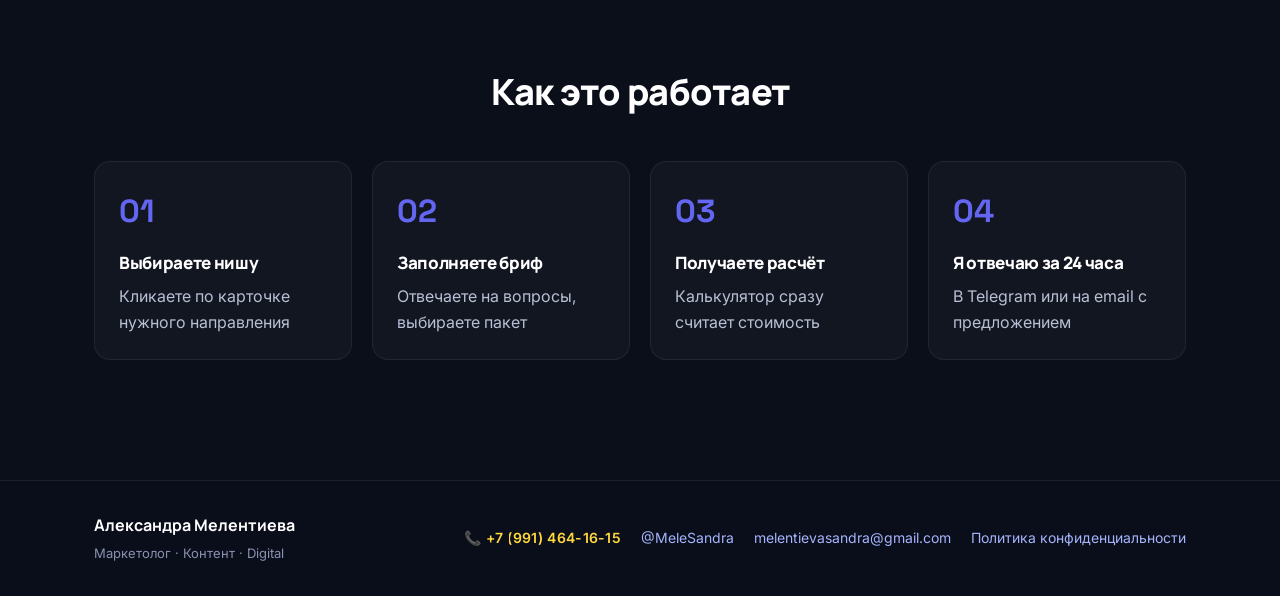
==== commit 832a9480: "Add files via upload" ====
--- a/index.html
+++ b/index.html
@@ -19,6 +19,7 @@
       <span class="logo-text">Александра Мелентиева</span>
     </a>
     <nav class="contacts-nav">
+      <a href="tel:+79914641615">📞 +7 (991) 464-16-15</a>
       <a href="https://t.me/MeleSandra" target="_blank" rel="noopener">Telegram</a>
       <a href="mailto:melentievasandra@gmail.com">Email</a>
     </nav>
@@ -51,7 +52,7 @@
           <span class="price-from">от 8 000 ₽</span>
         </a>
 
-        <a href="#" class="niche-card disabled">
+        <a href="briefs02-strategy.html" class="niche-card">
           <div class="niche-icon">📊</div>
           <h3>Маркетинговые стратегии</h3>
           <p>Анализ ниши, позиционирование, дорожная карта</p>
@@ -124,9 +125,10 @@
       <p class="footer-role">Маркетолог · Контент · Digital</p>
     </div>
     <div class="footer-contacts">
-      <a href="privacy.html">Политика конфиденциальности</a>
+      <a href="tel:+79914641615">📞 +7 (991) 464-16-15</a>
       <a href="https://t.me/MeleSandra" target="_blank" rel="noopener">@MeleSandra</a>
       <a href="mailto:melentievasandra@gmail.com">melentievasandra@gmail.com</a>
+      <a href="privacy.html">Политика конфиденциальности</a>
     </div>
   </div>
 </footer>
--- a/style.css
+++ b/style.css
@@ -401,4 +401,16 @@
   .legal-content{padding:24px 20px}
   .legal-content h2{font-size:18px}
   .legal-content p,.legal-content li{font-size:14px}
+}
+/* Телефон в шапке и подвале */
+.contacts-nav a[href^="tel:"],
+.footer-contacts a[href^="tel:"] {
+  font-weight: 600;
+  color: #ffd93d;
+  letter-spacing: 0.3px;
+}
+
+.contacts-nav a[href^="tel:"]:hover,
+.footer-contacts a[href^="tel:"]:hover {
+  color: #fff;
 }
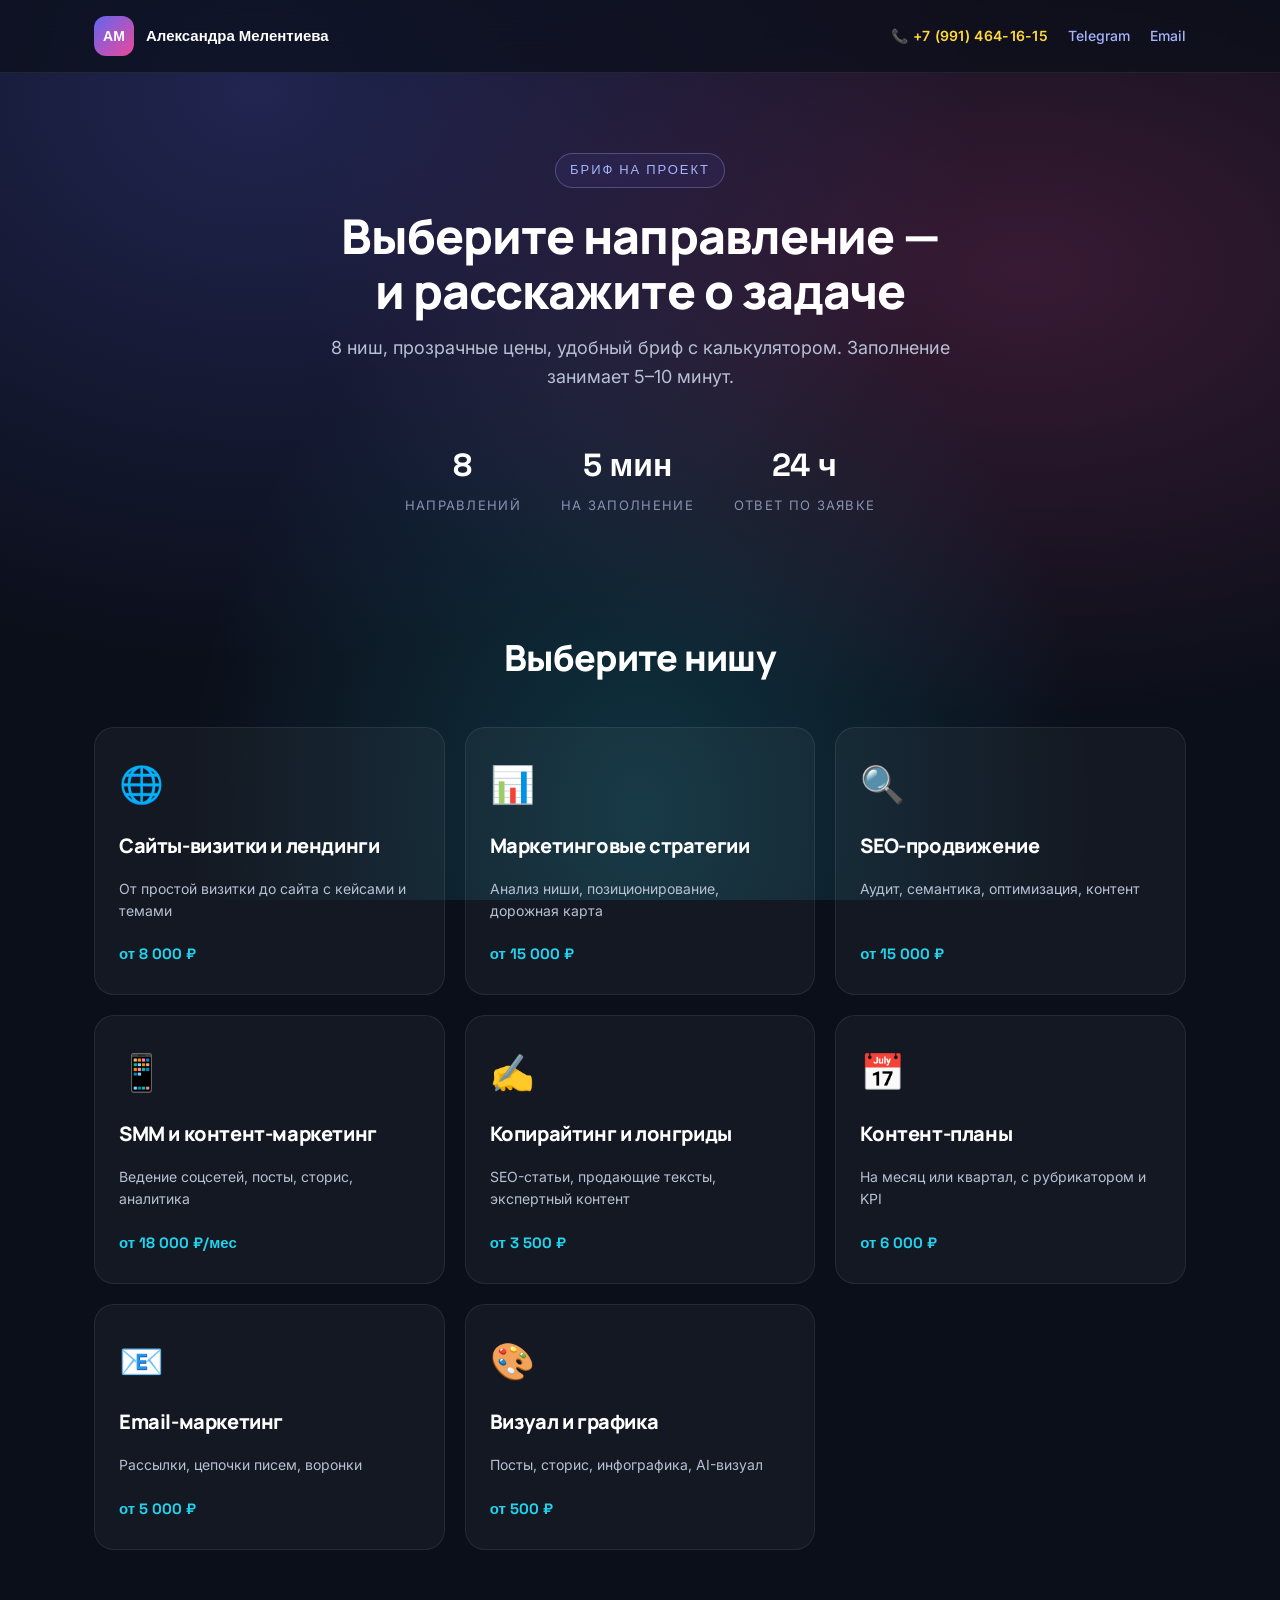
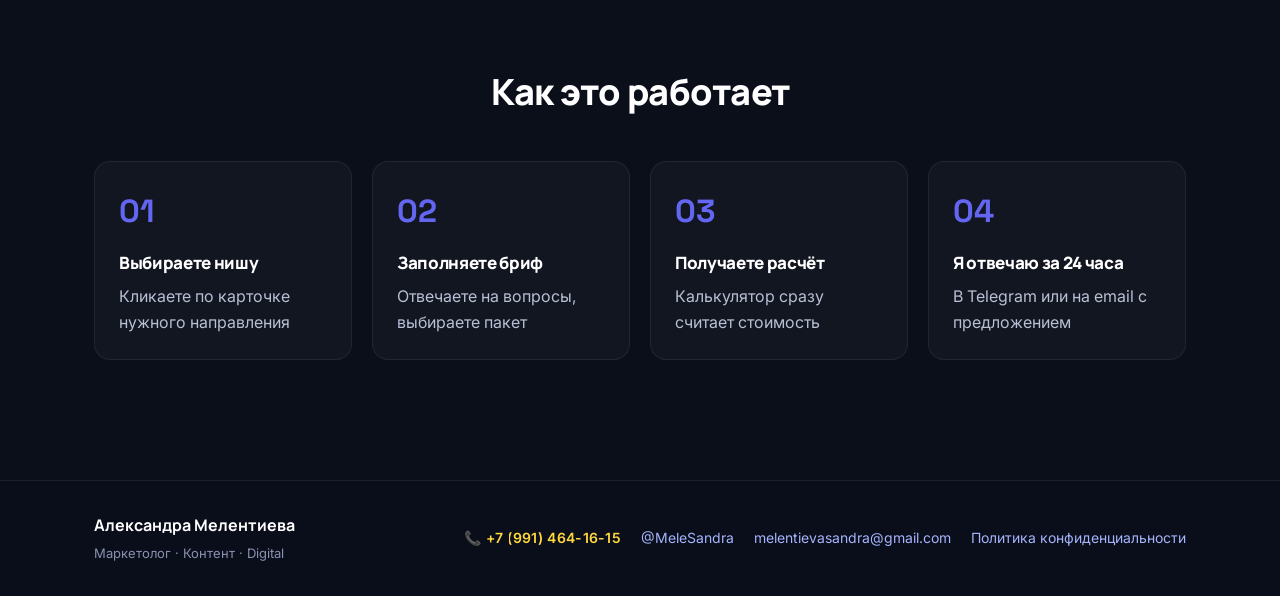
==== commit 6706814c: "Add files via upload" ====
--- a/index.html
+++ b/index.html
@@ -59,11 +59,11 @@
           <span class="price-from">от 15 000 ₽</span>
         </a>
 
-        <a href="#" class="niche-card disabled">
+        <a href="briefs03-seo.html" class="niche-card">
           <div class="niche-icon">🔍</div>
           <h3>SEO-продвижение</h3>
           <p>Аудит, семантика, оптимизация, контент</p>
-          <span class="price-from">от 7 000 ₽</span>
+          <span class="price-from">от 15 000 ₽</span>
         </a>
 
         <a href="#" class="niche-card disabled">
--- a/style.css
+++ b/style.css
@@ -35,15 +35,16 @@
   background:rgba(11,15,26,.7);
   border-bottom:1px solid rgba(255,255,255,.08);
 }
-.header-inner{display:flex;align-items:center;justify-content:space-between;padding:16px 24px}
-.logo{display:flex;align-items:center;gap:12px;font-family:'Space Grotesk',sans-serif;font-weight:700;color:#fff}
+.header-inner{display:flex;align-items:center;justify-content:space-between;padding:16px 24px;gap:16px}
+.logo{display:flex;align-items:center;gap:12px;font-family:'Space Grotesk',sans-serif;font-weight:700;color:#fff;flex-shrink:0}
 .logo-mark{
   width:40px;height:40px;border-radius:12px;
   background:linear-gradient(135deg,#6366F1,#EC4899);
   display:grid;place-items:center;font-size:14px;color:#fff;
+  flex-shrink:0;
 }
 .logo-text{font-size:15px}
-.contacts-nav{display:flex;gap:20px;font-size:14px;font-weight:500}
+.contacts-nav{display:flex;align-items:center;gap:20px;font-size:14px;font-weight:500}
 
 /* ===== Hero ===== */
 .hero,.brief-hero{padding:80px 0 60px;text-align:center}
@@ -287,16 +288,6 @@
 .footer-role{font-size:13px;color:#8892B0}
 .footer-contacts{display:flex;gap:20px;font-size:14px}
 
-/* ===== Адаптив ===== */
-@media (max-width:640px){
-  .hero,.brief-hero{padding:48px 0 32px}
-  .hero-stats{gap:24px}
-  .form-block{padding:20px}
-  .form-block legend{font-size:18px}
-  .contacts-nav{gap:12px;font-size:13px}
-  .logo-text{display:none}
-  .footer-inner{flex-direction:column;text-align:center}
-}
 /* ===== Чекбокс согласия ===== */
 .consent-block{
   max-width:680px;
@@ -397,11 +388,6 @@
   margin:40px 0 24px;
 }
 
-@media (max-width:640px){
-  .legal-content{padding:24px 20px}
-  .legal-content h2{font-size:18px}
-  .legal-content p,.legal-content li{font-size:14px}
-}
 /* Телефон в шапке и подвале */
 .contacts-nav a[href^="tel:"],
 .footer-contacts a[href^="tel:"] {
@@ -409,8 +395,123 @@
   color: #ffd93d;
   letter-spacing: 0.3px;
 }
-
 .contacts-nav a[href^="tel:"]:hover,
 .footer-contacts a[href^="tel:"]:hover {
   color: #fff;
+}
+
+/* Телефон — не разрывать по словам */
+a[href^="tel:"] {
+  white-space: nowrap;
+}
+
+/* ========================================
+   АДАПТИВ — ПЛАНШЕТЫ И МОБИЛЬНЫЕ
+   ======================================== */
+
+/* === До 768px === */
+@media (max-width: 768px) {
+
+  /* --- ШАПКА: компактно в одну строку --- */
+  .site-header {
+    padding: 8px 0;
+  }
+  .header-inner {
+    flex-wrap: nowrap;
+    gap: 12px;
+    padding: 10px 16px;
+  }
+  .logo {
+    gap: 8px;
+  }
+  .logo-mark {
+    width: 36px;
+    height: 36px;
+    font-size: 13px;
+  }
+  .logo-text {
+    display: none;
+  }
+  .contacts-nav {
+    flex-wrap: nowrap;
+    gap: 14px;
+    width: auto;
+    justify-content: flex-end;
+    font-size: 14px;
+  }
+  .contacts-nav a {
+    white-space: nowrap;
+  }
+  /* Телефон в шапке — компактная иконка */
+  .contacts-nav a[href^="tel:"] {
+    font-size: 18px;
+    padding: 2px 4px;
+  }
+
+  /* --- HERO --- */
+  .hero, .brief-hero {
+    padding: 48px 0 32px;
+  }
+  .hero-stats {
+    gap: 24px;
+  }
+
+  /* --- ФОРМА --- */
+  .form-block {
+    padding: 20px;
+  }
+  .form-block legend {
+    font-size: 18px;
+  }
+
+  /* --- ПОДВАЛ --- */
+  .footer-inner {
+    flex-direction: column;
+    align-items: flex-start;
+    gap: 20px;
+    text-align: left;
+  }
+  .footer-contacts {
+    flex-direction: column;
+    align-items: flex-start;
+    gap: 12px;
+    width: 100%;
+  }
+  .footer-contacts a {
+    font-size: 15px;
+    white-space: nowrap;
+    word-break: keep-all;
+  }
+  .footer-name {
+    font-size: 18px;
+  }
+  .footer-role {
+    font-size: 14px;
+  }
+
+  /* --- ПОЛИТИКА --- */
+  .legal-content {
+    padding: 24px 20px;
+  }
+  .legal-content h2 {
+    font-size: 18px;
+  }
+  .legal-content p,
+  .legal-content li {
+    font-size: 14px;
+  }
+}
+
+/* === Очень узкие экраны (до 400px) === */
+@media (max-width: 400px) {
+  .contacts-nav {
+    gap: 10px;
+    font-size: 13px;
+  }
+  .contacts-nav a[href^="tel:"] {
+    font-size: 17px;
+  }
+  .footer-contacts a {
+    font-size: 14px;
+  }
 }
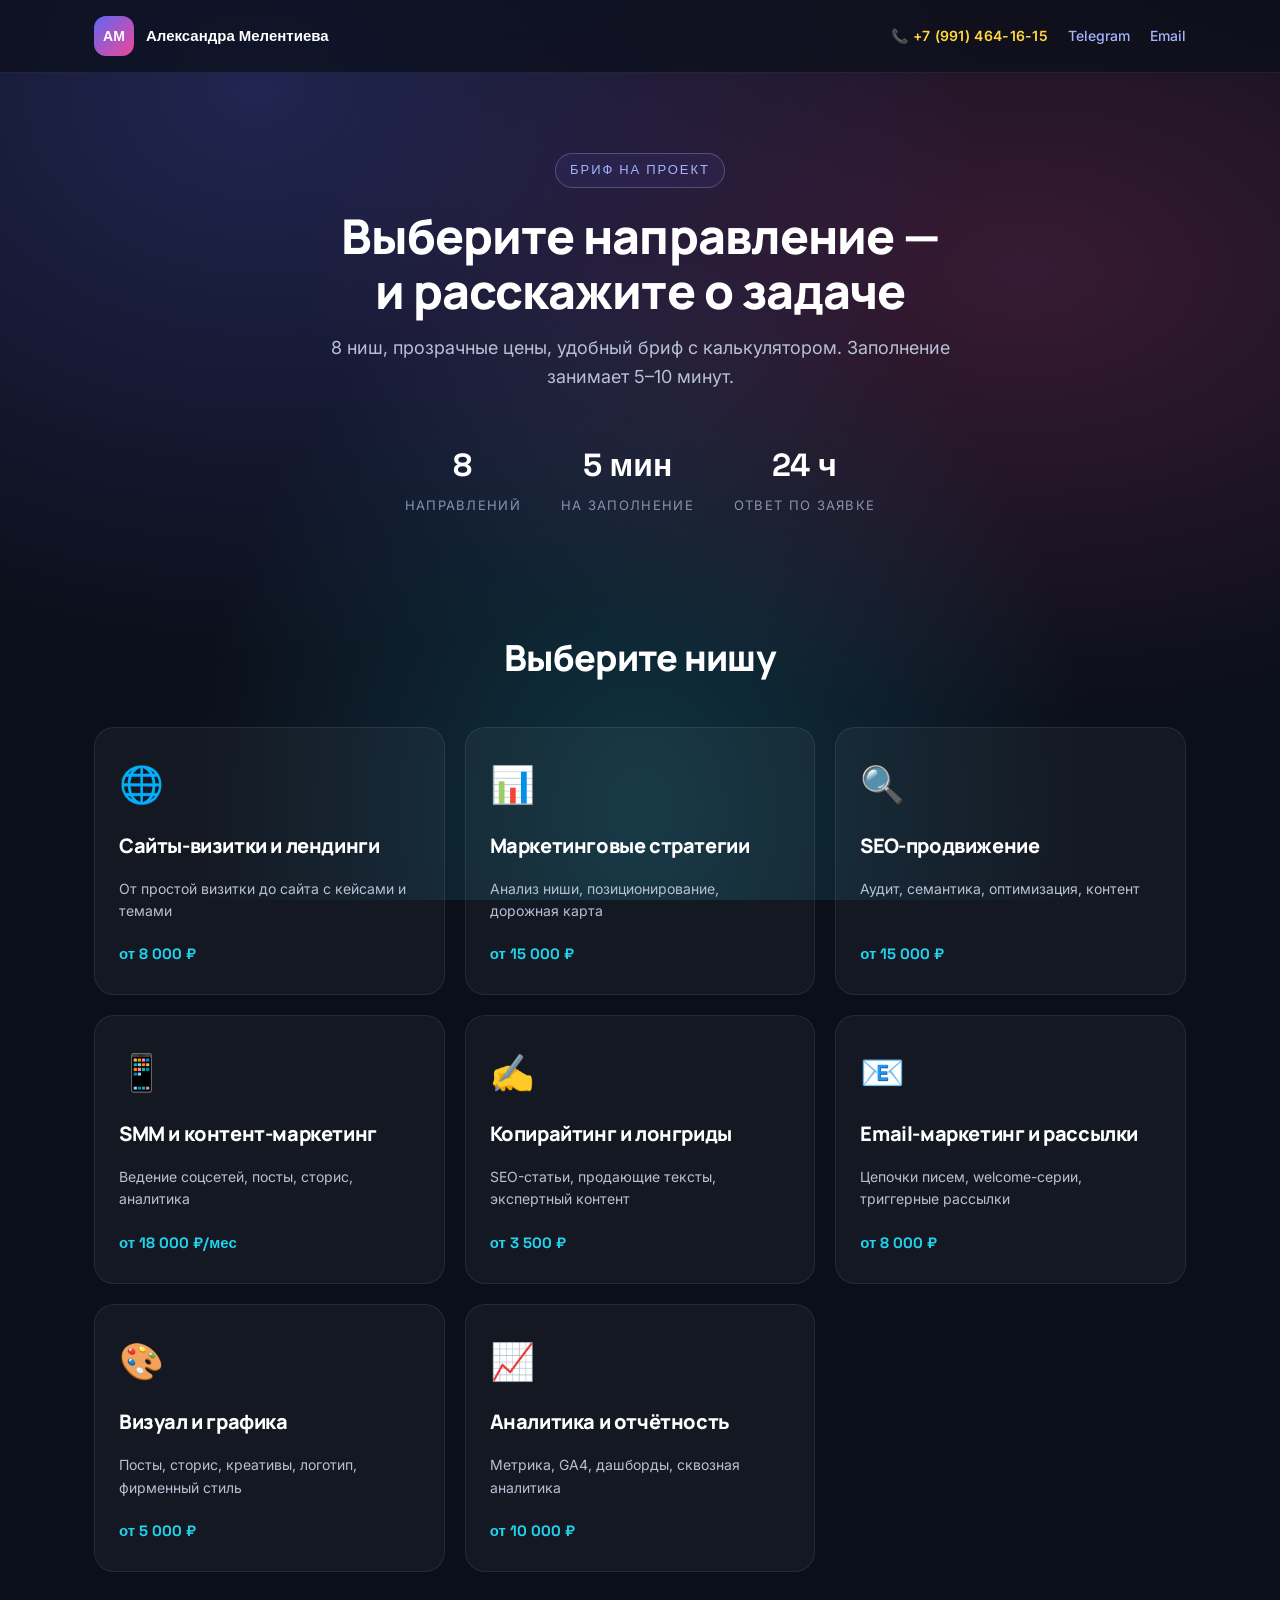
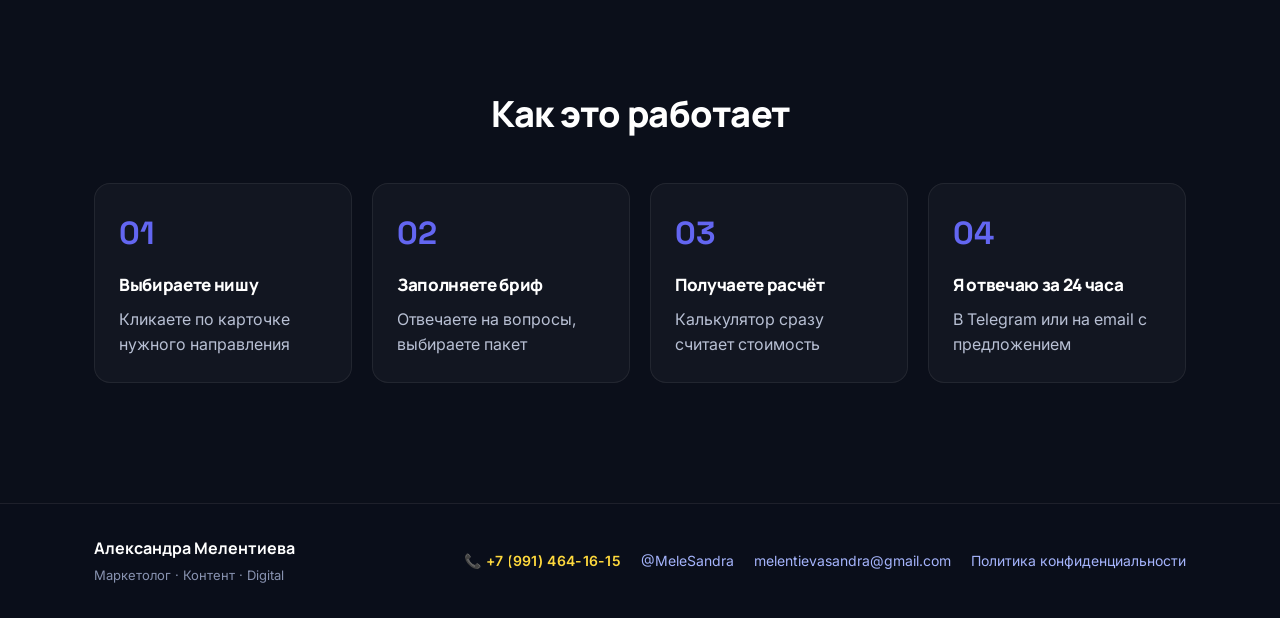
==== commit d4128abb: "Add files via upload" ====
--- a/index.html
+++ b/index.html
@@ -66,39 +66,39 @@
           <span class="price-from">от 15 000 ₽</span>
         </a>
 
-        <a href="#" class="niche-card disabled">
+        <a href="briefs04-smm.html" class="niche-card">
           <div class="niche-icon">📱</div>
           <h3>SMM и контент-маркетинг</h3>
           <p>Ведение соцсетей, посты, сторис, аналитика</p>
           <span class="price-from">от 18 000 ₽/мес</span>
         </a>
 
-        <a href="#" class="niche-card disabled">
+        <a href="briefs05-copywriting.html" class="niche-card">
           <div class="niche-icon">✍️</div>
           <h3>Копирайтинг и лонгриды</h3>
           <p>SEO-статьи, продающие тексты, экспертный контент</p>
           <span class="price-from">от 3 500 ₽</span>
         </a>
 
-        <a href="#" class="niche-card disabled">
-          <div class="niche-icon">📅</div>
-          <h3>Контент-планы</h3>
-          <p>На месяц или квартал, с рубрикатором и KPI</p>
-          <span class="price-from">от 6 000 ₽</span>
+        <a href="briefs06-email.html" class="niche-card">
+          <div class="niche-icon">📧</div>
+          <h3>Email-маркетинг и рассылки</h3>
+          <p>Цепочки писем, welcome-серии, триггерные рассылки</p>
+          <span class="price-from">от 8 000 ₽</span>
         </a>
 
-        <a href="#" class="niche-card disabled">
-          <div class="niche-icon">📧</div>
-          <h3>Email-маркетинг</h3>
-          <p>Рассылки, цепочки писем, воронки</p>
+        <a href="briefs07-visual.html" class="niche-card">
+          <div class="niche-icon">🎨</div>
+          <h3>Визуал и графика</h3>
+          <p>Посты, сторис, креативы, логотип, фирменный стиль</p>
           <span class="price-from">от 5 000 ₽</span>
         </a>
 
-        <a href="#" class="niche-card disabled">
-          <div class="niche-icon">🎨</div>
-          <h3>Визуал и графика</h3>
-          <p>Посты, сторис, инфографика, AI-визуал</p>
-          <span class="price-from">от 500 ₽</span>
+        <a href="briefs08-analytics.html" class="niche-card">
+          <div class="niche-icon">📈</div>
+          <h3>Аналитика и отчётность</h3>
+          <p>Метрика, GA4, дашборды, сквозная аналитика</p>
+          <span class="price-from">от 10 000 ₽</span>
         </a>
 
       </div>
--- a/style.css
+++ b/style.css
@@ -35,16 +35,15 @@
   background:rgba(11,15,26,.7);
   border-bottom:1px solid rgba(255,255,255,.08);
 }
-.header-inner{display:flex;align-items:center;justify-content:space-between;padding:16px 24px;gap:16px}
-.logo{display:flex;align-items:center;gap:12px;font-family:'Space Grotesk',sans-serif;font-weight:700;color:#fff;flex-shrink:0}
+.header-inner{display:flex;align-items:center;justify-content:space-between;padding:16px 24px}
+.logo{display:flex;align-items:center;gap:12px;font-family:'Space Grotesk',sans-serif;font-weight:700;color:#fff}
 .logo-mark{
   width:40px;height:40px;border-radius:12px;
   background:linear-gradient(135deg,#6366F1,#EC4899);
   display:grid;place-items:center;font-size:14px;color:#fff;
-  flex-shrink:0;
 }
 .logo-text{font-size:15px}
-.contacts-nav{display:flex;align-items:center;gap:20px;font-size:14px;font-weight:500}
+.contacts-nav{display:flex;gap:20px;font-size:14px;font-weight:500}
 
 /* ===== Hero ===== */
 .hero,.brief-hero{padding:80px 0 60px;text-align:center}
@@ -288,6 +287,16 @@
 .footer-role{font-size:13px;color:#8892B0}
 .footer-contacts{display:flex;gap:20px;font-size:14px}
 
+/* ===== Адаптив ===== */
+@media (max-width:640px){
+  .hero,.brief-hero{padding:48px 0 32px}
+  .hero-stats{gap:24px}
+  .form-block{padding:20px}
+  .form-block legend{font-size:18px}
+  .contacts-nav{gap:12px;font-size:13px}
+  .logo-text{display:none}
+  .footer-inner{flex-direction:column;text-align:center}
+}
 /* ===== Чекбокс согласия ===== */
 .consent-block{
   max-width:680px;
@@ -388,6 +397,11 @@
   margin:40px 0 24px;
 }
 
+@media (max-width:640px){
+  .legal-content{padding:24px 20px}
+  .legal-content h2{font-size:18px}
+  .legal-content p,.legal-content li{font-size:14px}
+}
 /* Телефон в шапке и подвале */
 .contacts-nav a[href^="tel:"],
 .footer-contacts a[href^="tel:"] {
@@ -395,73 +409,45 @@
   color: #ffd93d;
   letter-spacing: 0.3px;
 }
+
 .contacts-nav a[href^="tel:"]:hover,
 .footer-contacts a[href^="tel:"]:hover {
   color: #fff;
 }
+/* ========================================
+   ИСПРАВЛЕНИЕ ФУТЕРА И ШАПКИ НА МОБИЛЬНЫХ
+   ======================================== */
 
 /* Телефон — не разрывать по словам */
 a[href^="tel:"] {
   white-space: nowrap;
 }
 
-/* ========================================
-   АДАПТИВ — ПЛАНШЕТЫ И МОБИЛЬНЫЕ
-   ======================================== */
-
-/* === До 768px === */
+/* === Мобильные устройства (до 768px) === */
 @media (max-width: 768px) {
 
-  /* --- ШАПКА: компактно в одну строку --- */
-  .site-header {
-    padding: 8px 0;
-  }
+  /* --- ШАПКА --- */
   .header-inner {
-    flex-wrap: nowrap;
+    flex-wrap: wrap;
     gap: 12px;
-    padding: 10px 16px;
-  }
-  .logo {
-    gap: 8px;
-  }
-  .logo-mark {
-    width: 36px;
-    height: 36px;
-    font-size: 13px;
-  }
+    padding: 12px 0;
+  }
+
   .logo-text {
-    display: none;
-  }
+    font-size: 14px;
+  }
+
   .contacts-nav {
-    flex-wrap: nowrap;
-    gap: 14px;
-    width: auto;
-    justify-content: flex-end;
+    display: flex;
+    flex-wrap: wrap;
+    gap: 10px 14px;
+    width: 100%;
+    justify-content: flex-start;
+  }
+
+  .contacts-nav a {
     font-size: 14px;
-  }
-  .contacts-nav a {
     white-space: nowrap;
-  }
-  /* Телефон в шапке — компактная иконка */
-  .contacts-nav a[href^="tel:"] {
-    font-size: 18px;
-    padding: 2px 4px;
-  }
-
-  /* --- HERO --- */
-  .hero, .brief-hero {
-    padding: 48px 0 32px;
-  }
-  .hero-stats {
-    gap: 24px;
-  }
-
-  /* --- ФОРМА --- */
-  .form-block {
-    padding: 20px;
-  }
-  .form-block legend {
-    font-size: 18px;
   }
 
   /* --- ПОДВАЛ --- */
@@ -471,47 +457,209 @@
     gap: 20px;
     text-align: left;
   }
+
   .footer-contacts {
+    display: flex;
     flex-direction: column;
     align-items: flex-start;
     gap: 12px;
     width: 100%;
   }
+
   .footer-contacts a {
     font-size: 15px;
     white-space: nowrap;
     word-break: keep-all;
   }
+
   .footer-name {
     font-size: 18px;
   }
+
   .footer-role {
     font-size: 14px;
   }
-
-  /* --- ПОЛИТИКА --- */
-  .legal-content {
-    padding: 24px 20px;
-  }
-  .legal-content h2 {
-    font-size: 18px;
-  }
-  .legal-content p,
-  .legal-content li {
-    font-size: 14px;
-  }
 }
 
 /* === Очень узкие экраны (до 400px) === */
 @media (max-width: 400px) {
-  .contacts-nav {
-    gap: 10px;
+
+  .logo-text {
     font-size: 13px;
   }
-  .contacts-nav a[href^="tel:"] {
-    font-size: 17px;
-  }
+
+  .contacts-nav a {
+    font-size: 13px;
+  }
+
   .footer-contacts a {
     font-size: 14px;
   }
+}
+
+/* ========================================
+   ЧЕКБОКСЫ-СЕТКА (для выбора соцсетей и др.)
+   ======================================== */
+
+.checkbox-grid{
+  display:grid;
+  grid-template-columns:repeat(auto-fill,minmax(200px,1fr));
+  gap:10px;
+  margin-top:8px;
+}
+
+.check-item{
+  display:flex;
+  align-items:center;
+  gap:10px;
+  background:rgba(11,15,26,.5);
+  border:1px solid rgba(255,255,255,.08);
+  border-radius:10px;
+  padding:12px 14px;
+  cursor:pointer;
+  font-size:14px;
+  color:#E8ECF4;
+  transition:all .2s;
+}
+
+.check-item:hover{
+  border-color:rgba(165,180,252,.3);
+  background:rgba(11,15,26,.7);
+}
+
+.check-item input[type="checkbox"]{
+  width:18px;
+  height:18px;
+  flex-shrink:0;
+  accent-color:#6366F1;
+  cursor:pointer;
+}
+
+.check-item:has(input:checked){
+  border-color:#A5B4FC;
+  background:rgba(99,102,241,.1);
+  color:#fff;
+}
+
+/* На мобильных — в одну колонку */
+@media (max-width:480px){
+  .checkbox-grid{
+    grid-template-columns:1fr;
+  }
+}
+
+/* ========================================
+   СТИЛИ ДЛЯ <SELECT> (выпадающие списки)
+   ======================================== */
+
+.field select{
+  width:100%;
+  padding:14px 16px;
+  background:rgba(11,15,26,.6);
+  border:1px solid rgba(255,255,255,.1);
+  border-radius:12px;
+  color:#fff;
+  font-family:inherit;
+  font-size:15px;
+  cursor:pointer;
+  transition:all .2s;
+  -webkit-appearance:none;
+  -moz-appearance:none;
+  appearance:none;
+  /* Кастомная стрелочка */
+  background-image:url("data:image/svg+xml;charset=UTF-8,%3csvg xmlns='http://www.w3.org/2000/svg' width='12' height='8' viewBox='0 0 12 8' fill='none'%3e%3cpath d='M1 1.5L6 6.5L11 1.5' stroke='%23A5B4FC' stroke-width='2' stroke-linecap='round' stroke-linejoin='round'/%3e%3c/svg%3e");
+  background-repeat:no-repeat;
+  background-position:right 16px center;
+  background-size:12px 8px;
+  padding-right:44px;
+}
+
+.field select:focus{
+  outline:none;
+  border-color:#A5B4FC;
+  background-color:rgba(11,15,26,.9);
+  box-shadow:0 0 0 4px rgba(99,102,241,.15);
+}
+
+.field select option{
+  background:#0B0F1A;
+  color:#fff;
+  padding:10px;
+}
+
+/* ========================================
+   СТИЛИ ДЛЯ DISABLED-КАРТОЧЕК (на будущее)
+   ======================================== */
+
+.niche-card.disabled{
+  opacity:.45;
+  cursor:not-allowed;
+  pointer-events:none;
+  filter:grayscale(.4);
+}
+.niche-card.disabled:hover{
+  transform:none;
+  box-shadow:none;
+}
+
+/* ========================================
+   ТОСТ-УВЕДОМЛЕНИЯ
+   ======================================== */
+
+.toast-notification{
+  position:fixed;
+  top:24px;
+  right:24px;
+  z-index:9999;
+  max-width:380px;
+  padding:16px 20px;
+  border-radius:14px;
+  font-family:'Inter',sans-serif;
+  font-size:14px;
+  font-weight:500;
+  line-height:1.5;
+  color:#fff;
+  backdrop-filter:blur(16px);
+  border:1px solid rgba(255,255,255,.12);
+  box-shadow:0 20px 50px -10px rgba(0,0,0,.5);
+  transform:translateX(120%);
+  transition:transform .4s cubic-bezier(.4,0,.2,1);
+}
+
+.toast-notification.toast-show{
+  transform:translateX(0);
+}
+
+.toast-success{
+  background:linear-gradient(135deg,rgba(34,211,238,.95),rgba(99,102,241,.95));
+}
+
+.toast-error{
+  background:linear-gradient(135deg,rgba(236,72,153,.95),rgba(239,68,68,.95));
+}
+
+@media (max-width:640px){
+  .toast-notification{
+    top:auto;
+    bottom:24px;
+    right:16px;
+    left:16px;
+    max-width:none;
+    transform:translateY(120%);
+  }
+  .toast-notification.toast-show{
+    transform:translateY(0);
+  }
+}
+
+/* ===== Цитата текста согласия в политике ===== */
+.legal-content .consent-quote{
+  background:rgba(99,102,241,.08);
+  border-left:3px solid #A5B4FC;
+  border-radius:8px;
+  padding:14px 18px;
+  margin:12px 0;
+  font-style:italic;
+  color:#E8ECF4;
+  font-size:14.5px;
 }
